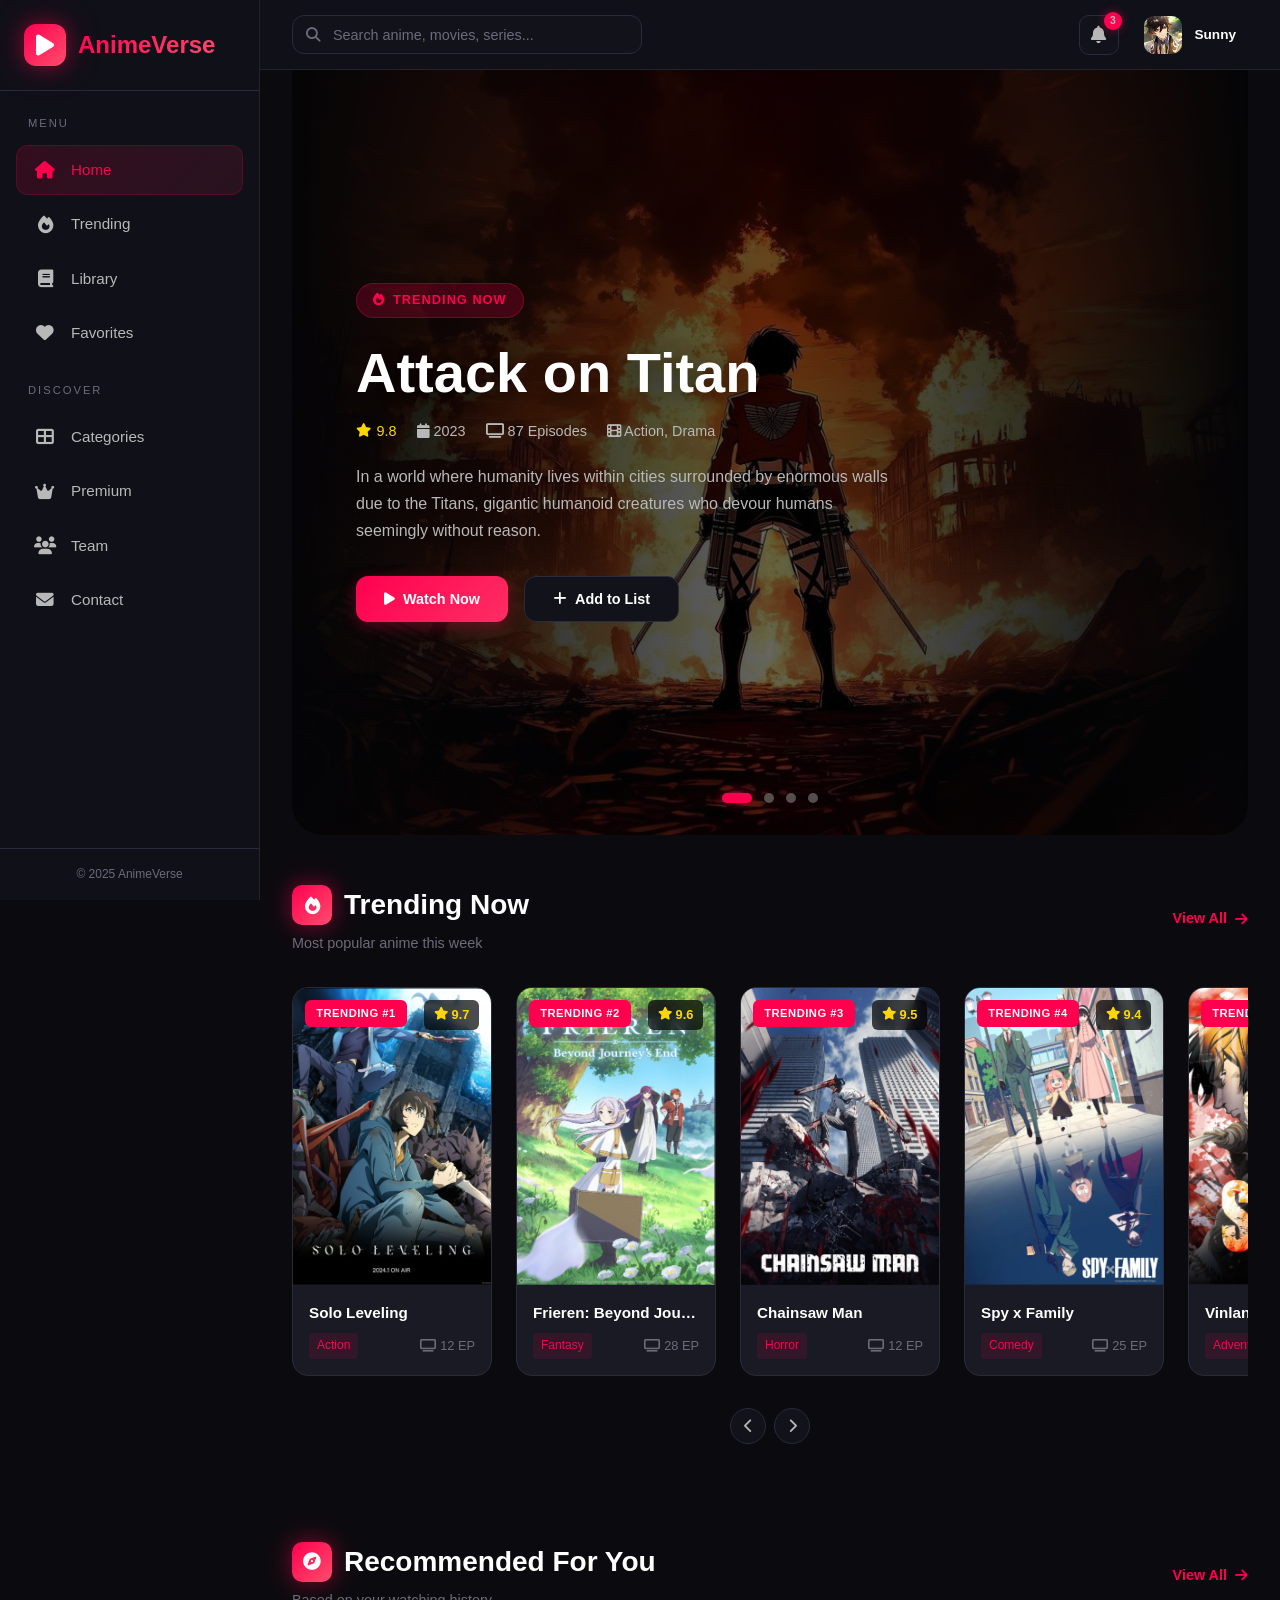
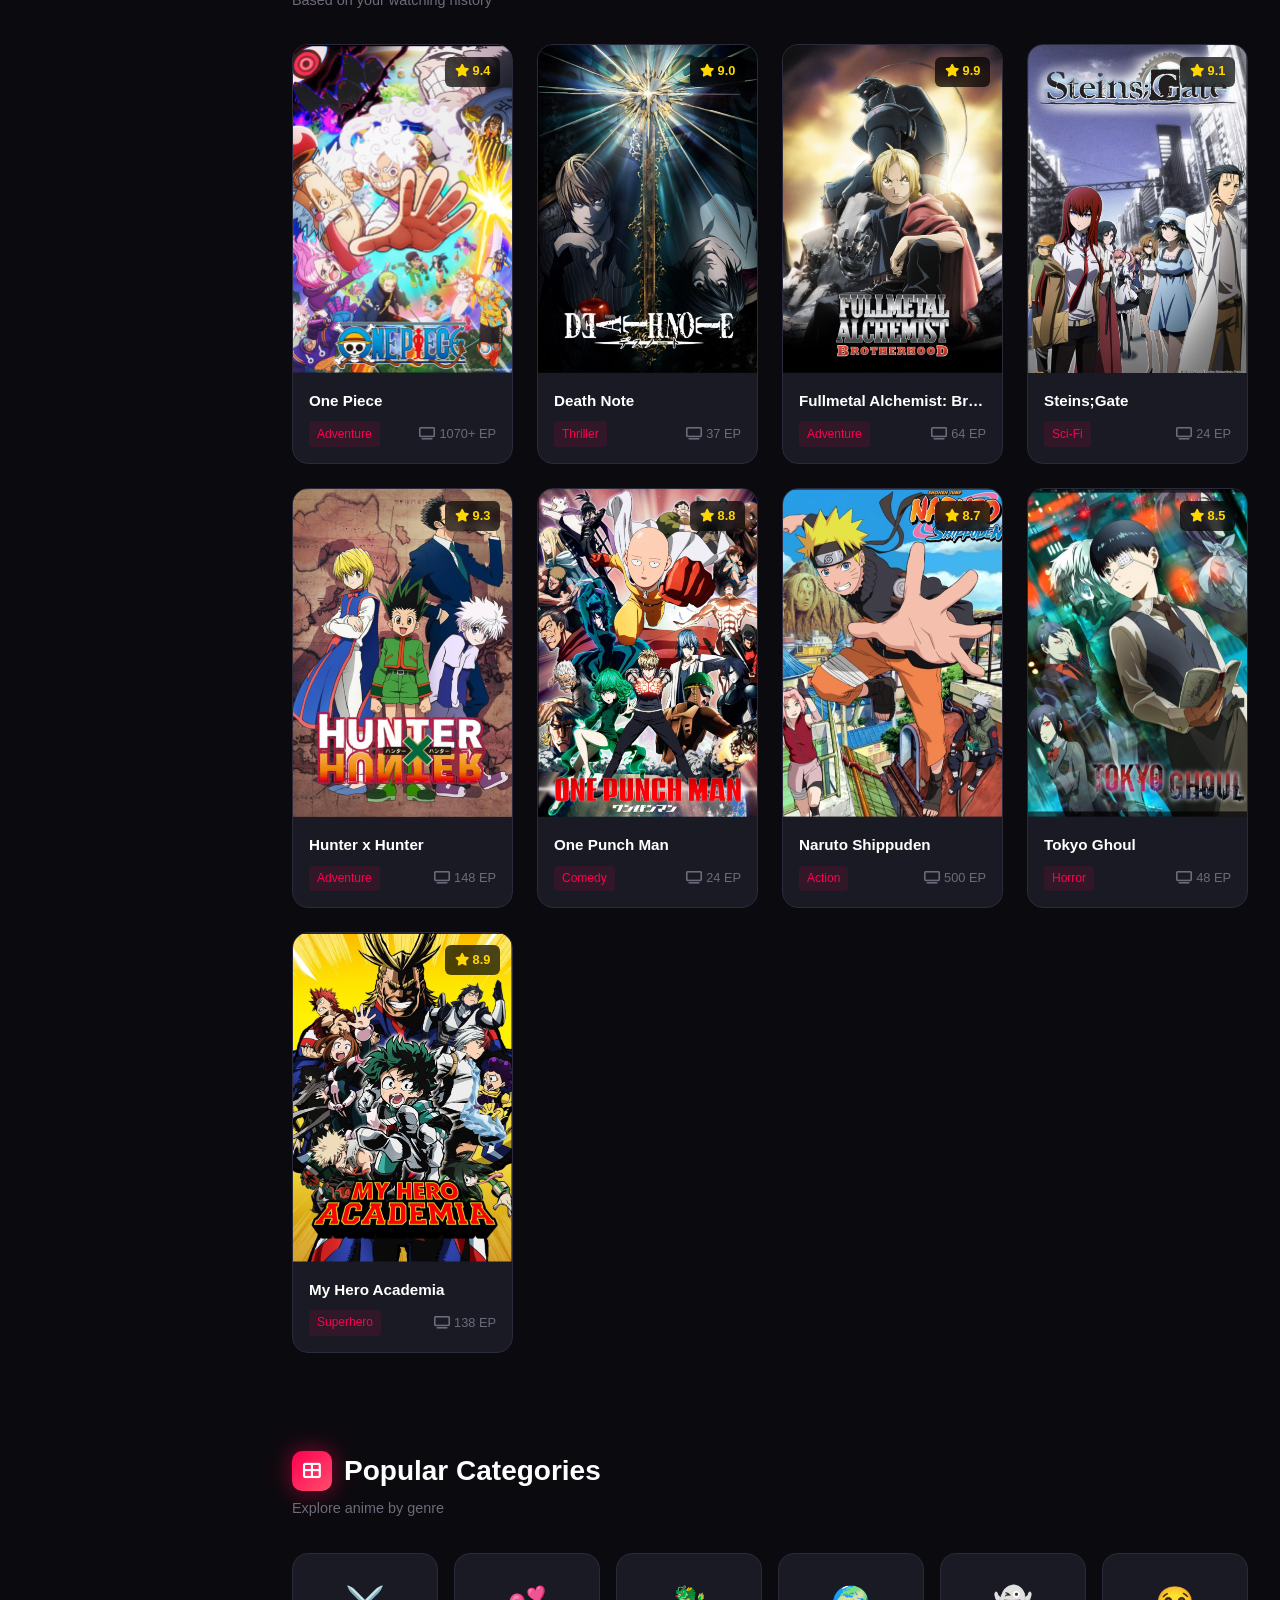
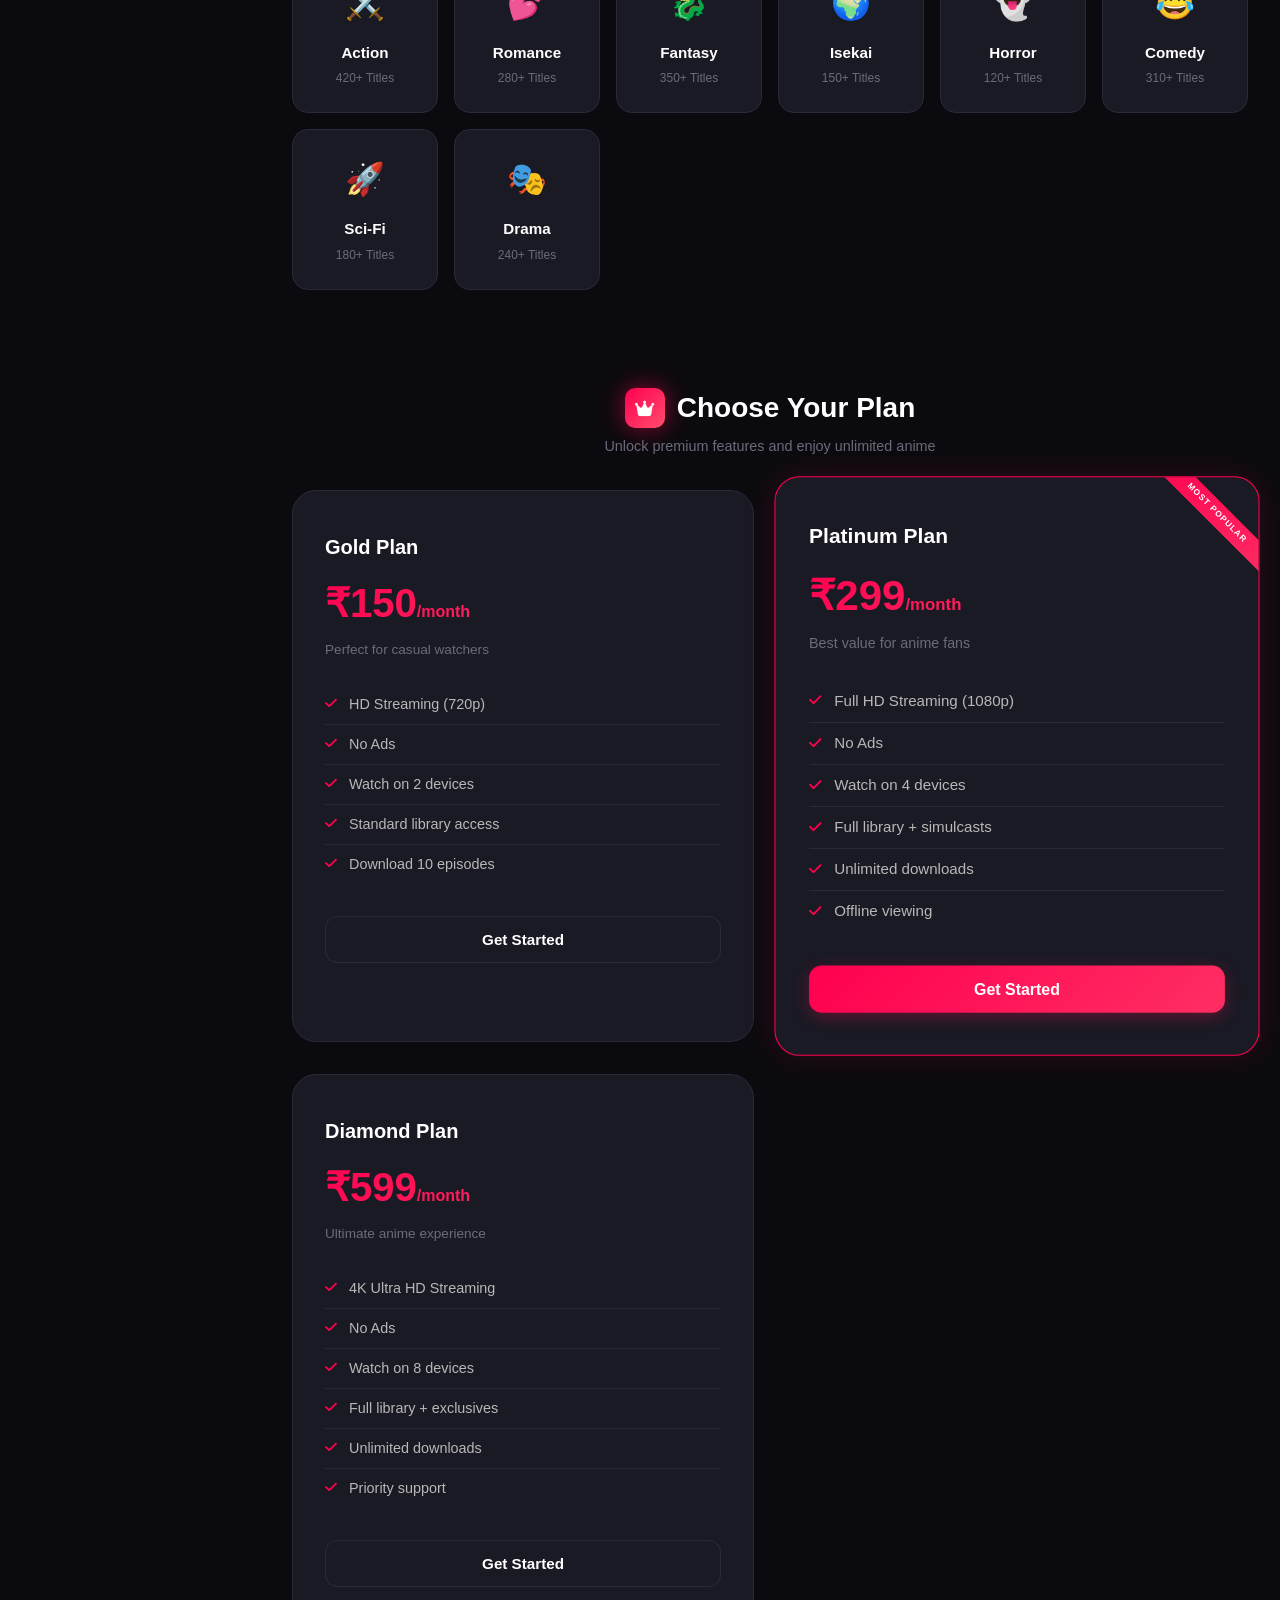
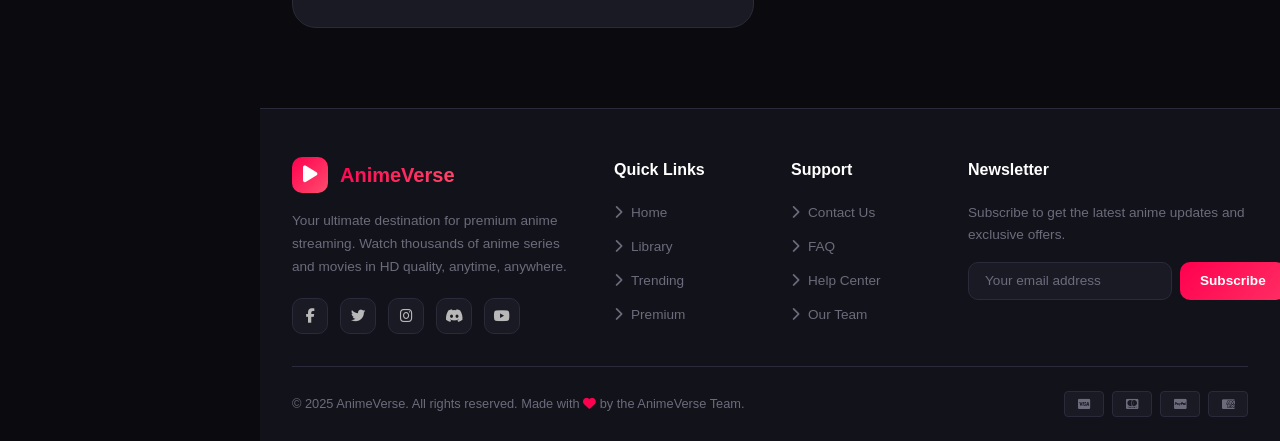
==== index.html @ 61cfad12 "Fresh upload" ====
<!DOCTYPE html>
<html lang="en">

<head>
    <meta charset="UTF-8">
    <meta name="viewport" content="width=device-width, initial-scale=1.0">
    <meta name="description"
        content="AnimeVerse - Premium Anime Streaming Platform. Watch the latest anime series and movies in HD quality.">
    <meta name="keywords" content="anime, streaming, watch anime, anime online, anime series, anime movies">
    <meta name="author" content="AnimeVerse Team">
    <meta name="theme-color" content="#0b0b0f">
    <title>AnimeVerse - Premium Anime Streaming</title>
    <link rel="stylesheet" href="css/style.css?v=4">
    <link rel="stylesheet" href="https://cdnjs.cloudflare.com/ajax/libs/font-awesome/6.4.0/css/all.min.css">
    <link rel="preconnect" href="https://fonts.googleapis.com">
</head>

<body>
    <!-- Loading Screen -->
    <div class="loading-screen">
        <div class="loading-logo">AnimeVerse</div>
        <div class="loading-bar">
            <div class="loading-bar-fill"></div>
        </div>
    </div>

    <!-- Sidebar Overlay -->
    <div class="sidebar-overlay"></div>

    <!-- Sidebar Navigation -->
    <aside class="sidebar">
        <div class="sidebar-logo">
            <div class="sidebar-logo-icon"><i class="fas fa-play"></i></div>
            <div class="sidebar-logo-text">AnimeVerse</div>
        </div>

        <nav class="sidebar-nav">
            <div class="nav-indicator"></div>
            <div class="sidebar-nav-title">Menu</div>
            <a href="index.html" class="sidebar-nav-item active">
                <i class="fas fa-home"></i> Home
            </a>
            <a href="index.html#trending" class="sidebar-nav-item">
                <i class="fas fa-fire"></i> Trending
            </a>
            <a href="library.html" class="sidebar-nav-item">
                <i class="fas fa-book"></i> Library
            </a>
            <a href="index.html#favorites" class="sidebar-nav-item">
                <i class="fas fa-heart"></i> Favorites
            </a>

            <div class="sidebar-nav-title" style="margin-top: 1.5rem;">Discover</div>
            <a href="index.html#categories" class="sidebar-nav-item">
                <i class="fas fa-th-large"></i> Categories
            </a>
            <a href="index.html#plans" class="sidebar-nav-item">
                <i class="fas fa-crown"></i> Premium
            </a>
            <a href="team.html" class="sidebar-nav-item">
                <i class="fas fa-users"></i> Team
            </a>
            <a href="contact.html" class="sidebar-nav-item">
                <i class="fas fa-envelope"></i> Contact
            </a>
        </nav>

        <div class="sidebar-footer">
            <p class="sidebar-footer-text">&copy; 2025 AnimeVerse</p>
        </div>
    </aside>

    <!-- Main Content -->
    <main class="main-content">
        <!-- Top Navbar -->
        <header class="top-navbar">
            <div class="navbar-left">
                <button class="menu-toggle" aria-label="Toggle menu">
                    <i class="fas fa-bars"></i>
                </button>
                <div class="search-bar">
                    <i class="fas fa-search"></i>
                    <input type="text" placeholder="Search anime, movies, series..." aria-label="Search anime">
                </div>
            </div>
            <div class="navbar-right">
                <button class="nav-icon-btn" aria-label="Notifications">
                    <i class="fas fa-bell"></i>
                    <span class="notification-badge">3</span>
                </button>
                <div class="user-profile">
                    <div class="user-avatar">
                        <img src="Assest/profile_pic.jpg" alt="User Avatar">
                    </div>
                    <span class="user-name">Sunny</span>
                </div>
            </div>
        </header>

        <!-- Hero Section -->
        <section class="hero-section">
            <div class="hero-slider">
                <!-- Slide 1 -->
                <div class="hero-slide active">
                    <div class="hero-slide-bg" style="background-image: url('Assest/Banner/Attack_On_Titan.jpg')">
                    </div>
                    <div class="hero-content">
                        <div class="hero-badge"><i class="fas fa-fire"></i> Trending Now</div>
                        <h1 class="hero-title">Attack on Titan</h1>
                        <div class="hero-meta">
                            <span class="hero-rating"><i class="fas fa-star"></i> 9.8</span>
                            <span><i class="fas fa-calendar"></i> 2023</span>
                            <span><i class="fas fa-tv"></i> 87 Episodes</span>
                            <span><i class="fas fa-film"></i> Action, Drama</span>
                        </div>
                        <p class="hero-description">In a world where humanity lives within cities surrounded by enormous
                            walls due to the Titans, gigantic humanoid creatures who devour humans seemingly without
                            reason.</p>
                        <div class="hero-buttons">
                            <button class="btn btn-primary btn-watch" onclick="window.location.href='anime-details.html#episodes'"><i class="fas fa-play"></i> Watch Now</button>
                            <button class="btn btn-secondary btn-add-list"><i class="fas fa-plus"></i> Add to
                                List</button>
                        </div>
                    </div>
                </div>

                <!-- Slide 2 -->
                <div class="hero-slide">
                    <div class="hero-slide-bg" style="background-image: url('Assest/Banner/Demon_Slayer.jpg')">
                    </div>
                    <div class="hero-content">
                        <div class="hero-badge"><i class="fas fa-crown"></i> Top Rated</div>
                        <h1 class="hero-title">Demon Slayer</h1>
                        <div class="hero-meta">
                            <span class="hero-rating"><i class="fas fa-star"></i> 9.6</span>
                            <span><i class="fas fa-calendar"></i> 2024</span>
                            <span><i class="fas fa-tv"></i> 55 Episodes</span>
                            <span><i class="fas fa-film"></i> Action, Fantasy</span>
                        </div>
                        <p class="hero-description">A young boy named Tanjiro Kamado becomes a demon slayer after his
                            family is slaughtered and his younger sister Nezuko is turned into a demon.</p>
                        <div class="hero-buttons">
                            <button class="btn btn-primary btn-watch"><i class="fas fa-play"></i> Watch Now</button>
                            <button class="btn btn-secondary btn-add-list"><i class="fas fa-plus"></i> Add to
                                List</button>
                        </div>
                    </div>
                </div>

                <!-- Slide 3 -->
                <div class="hero-slide">
                    <div class="hero-slide-bg" style="background-image: url('Assest/Banner/Jujutsu_Kaisen.png')">
                    </div>
                    <div class="hero-content">
                        <div class="hero-badge"><i class="fas fa-bolt"></i> New Release</div>
                        <h1 class="hero-title">Jujutsu Kaisen</h1>
                        <div class="hero-meta">
                            <span class="hero-rating"><i class="fas fa-star"></i> 9.5</span>
                            <span><i class="fas fa-calendar"></i> 2024</span>
                            <span><i class="fas fa-tv"></i> 47 Episodes</span>
                            <span><i class="fas fa-film"></i> Action, Supernatural</span>
                        </div>
                        <p class="hero-description">A boy swallows a cursed talisman - the finger of a demon - and
                            becomes cursed himself. He enters a shaman's school to be able to locate the demon's other
                            body parts.</p>
                        <div class="hero-buttons">
                            <button class="btn btn-primary btn-watch"><i class="fas fa-play"></i> Watch Now</button>
                            <button class="btn btn-secondary btn-add-list"><i class="fas fa-plus"></i> Add to
                                List</button>
                        </div>
                    </div>
                </div>

                <!-- Slide 4 -->
                <div class="hero-slide">
                    <div class="hero-slide-bg" style="background-image: url('Assest/Banner/One_Piece.png')">
                    </div>
                    <div class="hero-content">
                        <div class="hero-badge"><i class="fas fa-infinity"></i> Long Running</div>
                        <h1 class="hero-title">One Piece</h1>
                        <div class="hero-meta">
                            <span class="hero-rating"><i class="fas fa-star"></i> 9.4</span>
                            <span><i class="fas fa-calendar"></i> 1999 - Present</span>
                            <span><i class="fas fa-tv"></i> 1070+ Episodes</span>
                            <span><i class="fas fa-film"></i> Adventure, Comedy</span>
                        </div>
                        <p class="hero-description">Follows the adventures of Monkey D. Luffy and his pirate crew in
                            order to find the greatest treasure ever left by the legendary Pirate, Gold Roger.</p>
                        <div class="hero-buttons">
                            <button class="btn btn-primary btn-watch"><i class="fas fa-play"></i> Watch Now</button>
                            <button class="btn btn-secondary btn-add-list"><i class="fas fa-plus"></i> Add to
                                List</button>
                        </div>
                    </div>
                </div>
            </div>

            <div class="hero-slider-dots">
                <button class="hero-dot active" aria-label="Slide 1"></button>
                <button class="hero-dot" aria-label="Slide 2"></button>
                <button class="hero-dot" aria-label="Slide 3"></button>
                <button class="hero-dot" aria-label="Slide 4"></button>
            </div>
        </section>

        <!-- Trending Section -->
        <section class="section" id="trending">
            <div class="section-header reveal">
                <div>
                    <h2 class="section-title">
                        <div class="section-title-icon"><i class="fas fa-fire"></i></div>
                        Trending Now
                    </h2>
                    <p class="section-subtitle">Most popular anime this week</p>
                </div>
                <a href="library.html" class="view-all-btn">View All <i class="fas fa-arrow-right"></i></a>
            </div>

            <div class="scroll-container reveal">
                <div class="anime-card" data-search="solo leveling action fantasy">
                    <div class="anime-card-img">
                        <img src="Assest/img/Solo_Leveling.png" alt="Solo Leveling" loading="lazy">
                        <div class="anime-card-badge">Trending #1</div>
                        <div class="anime-card-rating"><i class="fas fa-star"></i> 9.7</div>
                        <div class="anime-card-overlay">
                            <button class="btn btn-primary btn-watch" style="width: 100%;"><i class="fas fa-play"></i>
                                Watch</button>
                        </div>
                    </div>
                    <div class="anime-card-info">
                        <h3 class="anime-card-title">Solo Leveling</h3>
                        <div class="anime-card-meta">
                            <span class="anime-card-genre">Action</span>
                            <span class="anime-card-episodes"><i class="fas fa-tv"></i> 12 EP</span>
                        </div>
                    </div>
                </div>

                <div class="anime-card" data-search="frieren beyond journey's end fantasy adventure">
                    <div class="anime-card-img">
                        <img src="Assest/img/Frieren Beyond Journey's End.png" alt="Frieren" loading="lazy">
                        <div class="anime-card-badge">Trending #2</div>
                        <div class="anime-card-rating"><i class="fas fa-star"></i> 9.6</div>
                        <div class="anime-card-overlay">
                            <button class="btn btn-primary btn-watch" style="width: 100%;"><i class="fas fa-play"></i>
                                Watch</button>
                        </div>
                    </div>
                    <div class="anime-card-info">
                        <h3 class="anime-card-title">Frieren: Beyond Journey's End</h3>
                        <div class="anime-card-meta">
                            <span class="anime-card-genre">Fantasy</span>
                            <span class="anime-card-episodes"><i class="fas fa-tv"></i> 28 EP</span>
                        </div>
                    </div>
                </div>

                <div class="anime-card" data-search="chainsaw man action horror">
                    <div class="anime-card-img">
                        <img src="Assest/img/Chainsaw_Man.png" alt="Chainsaw Man" loading="lazy">
                        <div class="anime-card-badge">Trending #3</div>
                        <div class="anime-card-rating"><i class="fas fa-star"></i> 9.5</div>
                        <div class="anime-card-overlay">
                            <button class="btn btn-primary btn-watch" style="width: 100%;"><i class="fas fa-play"></i>
                                Watch</button>
                        </div>
                    </div>
                    <div class="anime-card-info">
                        <h3 class="anime-card-title">Chainsaw Man</h3>
                        <div class="anime-card-meta">
                            <span class="anime-card-genre">Horror</span>
                            <span class="anime-card-episodes"><i class="fas fa-tv"></i> 12 EP</span>
                        </div>
                    </div>
                </div>

                <div class="anime-card" data-search="spy x family comedy action">
                    <div class="anime-card-img">
                        <img src="Assest/img/Spy_x_Family.png" alt="Spy x Family" loading="lazy">
                        <div class="anime-card-badge">Trending #4</div>
                        <div class="anime-card-rating"><i class="fas fa-star"></i> 9.4</div>
                        <div class="anime-card-overlay">
                            <button class="btn btn-primary btn-watch" style="width: 100%;"><i class="fas fa-play"></i>
                                Watch</button>
                        </div>
                    </div>
                    <div class="anime-card-info">
                        <h3 class="anime-card-title">Spy x Family</h3>
                        <div class="anime-card-meta">
                            <span class="anime-card-genre">Comedy</span>
                            <span class="anime-card-episodes"><i class="fas fa-tv"></i> 25 EP</span>
                        </div>
                    </div>
                </div>

                <div class="anime-card" data-search="vinland saga action adventure">
                    <div class="anime-card-img">
                        <img src="Assest/img/Vinland_Saga.png" alt="Vinland Saga" loading="lazy">
                        <div class="anime-card-badge">Trending #5</div>
                        <div class="anime-card-rating"><i class="fas fa-star"></i> 9.3</div>
                        <div class="anime-card-overlay">
                            <button class="btn btn-primary btn-watch" style="width: 100%;"><i class="fas fa-play"></i>
                                Watch</button>
                        </div>
                    </div>
                    <div class="anime-card-info">
                        <h3 class="anime-card-title">Vinland Saga</h3>
                        <div class="anime-card-meta">
                            <span class="anime-card-genre">Adventure</span>
                            <span class="anime-card-episodes"><i class="fas fa-tv"></i> 48 EP</span>
                        </div>
                    </div>
                </div>

                <div class="anime-card" data-search="bleach thousand year blood war action supernatural">
                    <div class="anime-card-img">
                        <img src="Assest/img/Bleach_TYBW.png" alt="Bleach TYBW" loading="lazy">
                        <div class="anime-card-badge">Trending #6</div>
                        <div class="anime-card-rating"><i class="fas fa-star"></i> 9.2</div>
                        <div class="anime-card-overlay">
                            <button class="btn btn-primary btn-watch" style="width: 100%;"><i class="fas fa-play"></i>
                                Watch</button>
                        </div>
                    </div>
                    <div class="anime-card-info">
                        <h3 class="anime-card-title">Bleach: Thousand-Year Blood War</h3>
                        <div class="anime-card-meta">
                            <span class="anime-card-genre">Supernatural</span>
                            <span class="anime-card-episodes"><i class="fas fa-tv"></i> 39 EP</span>
                        </div>
                    </div>
                </div>
            </div>

            <div class="scroll-nav">
                <button class="scroll-nav-btn scroll-prev"><i class="fas fa-chevron-left"></i></button>
                <button class="scroll-nav-btn scroll-next"><i class="fas fa-chevron-right"></i></button>
            </div>
        </section>

        <!-- Recommendations Section -->
        <section class="section">
            <div class="section-header reveal">
                <div>
                    <h2 class="section-title">
                        <div class="section-title-icon"><i class="fas fa-compass"></i></div>
                        Recommended For You
                    </h2>
                    <p class="section-subtitle">Based on your watching history</p>
                </div>
                <a href="library.html" class="view-all-btn">View All <i class="fas fa-arrow-right"></i></a>
            </div>

            <div class="anime-grid reveal">
                <div class="anime-card" data-search="one piece adventure comedy">
                    <div class="anime-card-img">
                        <img src="Assest/img/One_Piece.png" alt="One Piece" loading="lazy">
                        <div class="anime-card-rating"><i class="fas fa-star"></i> 9.4</div>
                        <div class="anime-card-overlay">
                            <button class="btn btn-primary btn-watch" style="width: 100%;"><i class="fas fa-play"></i>
                                Watch</button>
                        </div>
                    </div>
                    <div class="anime-card-info">
                        <h3 class="anime-card-title">One Piece</h3>
                        <div class="anime-card-meta">
                            <span class="anime-card-genre">Adventure</span>
                            <span class="anime-card-episodes"><i class="fas fa-tv"></i> 1070+ EP</span>
                        </div>
                    </div>
                </div>

                <div class="anime-card" data-search="death note thriller psychological">
                    <div class="anime-card-img">
                        <img src="Assest/img/Death_Note.png" alt="Death Note" loading="lazy">
                        <div class="anime-card-rating"><i class="fas fa-star"></i> 9.0</div>
                        <div class="anime-card-overlay">
                            <button class="btn btn-primary btn-watch" style="width: 100%;"><i class="fas fa-play"></i>
                                Watch</button>
                        </div>
                    </div>
                    <div class="anime-card-info">
                        <h3 class="anime-card-title">Death Note</h3>
                        <div class="anime-card-meta">
                            <span class="anime-card-genre">Thriller</span>
                            <span class="anime-card-episodes"><i class="fas fa-tv"></i> 37 EP</span>
                        </div>
                    </div>
                </div>

                <div class="anime-card" data-search="fullmetal alchemist brotherhood action adventure">
                    <div class="anime-card-img">
                        <img src="Assest/img/Fullmetal_Alchemist_Brotherhood.png" alt="Fullmetal Alchemist"
                            loading="lazy">
                        <div class="anime-card-rating"><i class="fas fa-star"></i> 9.9</div>
                        <div class="anime-card-overlay">
                            <button class="btn btn-primary btn-watch" style="width: 100%;"><i class="fas fa-play"></i>
                                Watch</button>
                        </div>
                    </div>
                    <div class="anime-card-info">
                        <h3 class="anime-card-title">Fullmetal Alchemist: Brotherhood</h3>
                        <div class="anime-card-meta">
                            <span class="anime-card-genre">Adventure</span>
                            <span class="anime-card-episodes"><i class="fas fa-tv"></i> 64 EP</span>
                        </div>
                    </div>
                </div>

                <div class="anime-card" data-search="steins gate sci-fi thriller">
                    <div class="anime-card-img">
                        <img src="Assest/img/Steins;_Gate.png" alt="Steins;Gate" loading="lazy">
                        <div class="anime-card-rating"><i class="fas fa-star"></i> 9.1</div>
                        <div class="anime-card-overlay">
                            <button class="btn btn-primary btn-watch" style="width: 100%;"><i class="fas fa-play"></i>
                                Watch</button>
                        </div>
                    </div>
                    <div class="anime-card-info">
                        <h3 class="anime-card-title">Steins;Gate</h3>
                        <div class="anime-card-meta">
                            <span class="anime-card-genre">Sci-Fi</span>
                            <span class="anime-card-episodes"><i class="fas fa-tv"></i> 24 EP</span>
                        </div>
                    </div>
                </div>

                <div class="anime-card" data-search="hunter x hunter action adventure">
                    <div class="anime-card-img">
                        <img src="Assest/img/Hunter_x_Hunter.png" alt="Hunter x Hunter" loading="lazy">
                        <div class="anime-card-rating"><i class="fas fa-star"></i> 9.3</div>
                        <div class="anime-card-overlay">
                            <button class="btn btn-primary btn-watch" style="width: 100%;"><i class="fas fa-play"></i>
                                Watch</button>
                        </div>
                    </div>
                    <div class="anime-card-info">
                        <h3 class="anime-card-title">Hunter x Hunter</h3>
                        <div class="anime-card-meta">
                            <span class="anime-card-genre">Adventure</span>
                            <span class="anime-card-episodes"><i class="fas fa-tv"></i> 148 EP</span>
                        </div>
                    </div>
                </div>

                <div class="anime-card" data-search="one punch man action comedy">
                    <div class="anime-card-img">
                        <img src="Assest/img/One_Punch_Man.png" alt="One Punch Man" loading="lazy">
                        <div class="anime-card-rating"><i class="fas fa-star"></i> 8.8</div>
                        <div class="anime-card-overlay">
                            <button class="btn btn-primary btn-watch" style="width: 100%;"><i class="fas fa-play"></i>
                                Watch</button>
                        </div>
                    </div>
                    <div class="anime-card-info">
                        <h3 class="anime-card-title">One Punch Man</h3>
                        <div class="anime-card-meta">
                            <span class="anime-card-genre">Comedy</span>
                            <span class="anime-card-episodes"><i class="fas fa-tv"></i> 24 EP</span>
                        </div>
                    </div>
                </div>

                <div class="anime-card" data-search="naruto shippuden action ninja">
                    <div class="anime-card-img">
                        <img src="Assest/img/Naruto_Shippuden.png" alt="Naruto" loading="lazy">
                        <div class="anime-card-rating"><i class="fas fa-star"></i> 8.7</div>
                        <div class="anime-card-overlay">
                            <button class="btn btn-primary btn-watch" style="width: 100%;"><i class="fas fa-play"></i>
                                Watch</button>
                        </div>
                    </div>
                    <div class="anime-card-info">
                        <h3 class="anime-card-title">Naruto Shippuden</h3>
                        <div class="anime-card-meta">
                            <span class="anime-card-genre">Action</span>
                            <span class="anime-card-episodes"><i class="fas fa-tv"></i> 500 EP</span>
                        </div>
                    </div>
                </div>

                <div class="anime-card" data-search="tokyo ghoul horror action">
                    <div class="anime-card-img">
                        <img src="Assest/img/Tokyo_Ghoul.png" alt="Tokyo Ghoul" loading="lazy">
                        <div class="anime-card-rating"><i class="fas fa-star"></i> 8.5</div>
                        <div class="anime-card-overlay">
                            <button class="btn btn-primary btn-watch" style="width: 100%;"><i class="fas fa-play"></i>
                                Watch</button>
                        </div>
                    </div>
                    <div class="anime-card-info">
                        <h3 class="anime-card-title">Tokyo Ghoul</h3>
                        <div class="anime-card-meta">
                            <span class="anime-card-genre">Horror</span>
                            <span class="anime-card-episodes"><i class="fas fa-tv"></i> 48 EP</span>
                        </div>
                    </div>
                </div>

                <div class="anime-card" data-search="my hero academia action superhero">
                    <div class="anime-card-img">
                        <img src="Assest/img/My_Hero_Academia.png" alt="My Hero Academia" loading="lazy">
                        <div class="anime-card-rating"><i class="fas fa-star"></i> 8.9</div>
                        <div class="anime-card-overlay">
                            <button class="btn btn-primary btn-watch" style="width: 100%;"><i class="fas fa-play"></i>
                                Watch</button>
                        </div>
                    </div>
                    <div class="anime-card-info">
                        <h3 class="anime-card-title">My Hero Academia</h3>
                        <div class="anime-card-meta">
                            <span class="anime-card-genre">Superhero</span>
                            <span class="anime-card-episodes"><i class="fas fa-tv"></i> 138 EP</span>
                        </div>
                    </div>
                </div>
            </div>
        </section>

        <!-- Categories Section -->
        <section class="section" id="categories">
            <div class="section-header reveal">
                <div>
                    <h2 class="section-title">
                        <div class="section-title-icon"><i class="fas fa-th-large"></i></div>
                        Popular Categories
                    </h2>
                    <p class="section-subtitle">Explore anime by genre</p>
                </div>
            </div>

            <div class="categories-grid reveal">
                <a href="library.html" class="category-card">
                    <div class="category-icon">⚔️</div>
                    <div class="category-name">Action</div>
                    <div class="category-count">420+ Titles</div>
                </a>
                <a href="library.html" class="category-card">
                    <div class="category-icon">💕</div>
                    <div class="category-name">Romance</div>
                    <div class="category-count">280+ Titles</div>
                </a>
                <a href="library.html" class="category-card">
                    <div class="category-icon">🐉</div>
                    <div class="category-name">Fantasy</div>
                    <div class="category-count">350+ Titles</div>
                </a>
                <a href="library.html" class="category-card">
                    <div class="category-icon">🌍</div>
                    <div class="category-name">Isekai</div>
                    <div class="category-count">150+ Titles</div>
                </a>
                <a href="library.html" class="category-card">
                    <div class="category-icon">👻</div>
                    <div class="category-name">Horror</div>
                    <div class="category-count">120+ Titles</div>
                </a>
                <a href="library.html" class="category-card">
                    <div class="category-icon">😂</div>
                    <div class="category-name">Comedy</div>
                    <div class="category-count">310+ Titles</div>
                </a>
                <a href="library.html" class="category-card">
                    <div class="category-icon">🚀</div>
                    <div class="category-name">Sci-Fi</div>
                    <div class="category-count">180+ Titles</div>
                </a>
                <a href="library.html" class="category-card">
                    <div class="category-icon">🎭</div>
                    <div class="category-name">Drama</div>
                    <div class="category-count">240+ Titles</div>
                </a>
            </div>
        </section>

        <!-- Subscription Plans -->
        <section class="section" id="plans">
            <div class="section-header reveal text-center" style="justify-content: center;">
                <div>
                    <h2 class="section-title" style="justify-content: center;">
                        <div class="section-title-icon"><i class="fas fa-crown"></i></div>
                        Choose Your Plan
                    </h2>
                    <p class="section-subtitle">Unlock premium features and enjoy unlimited anime</p>
                </div>
            </div>

            <div class="plans-grid reveal">
                <div class="plan-card">
                    <div class="plan-name">Gold Plan</div>
                    <div class="plan-price">₹150<span style="font-size: 1rem; color: var(--text-muted);">/month</span>
                    </div>
                    <div class="plan-period">Perfect for casual watchers</div>
                    <div class="plan-features">
                        <div class="plan-feature"><i class="fas fa-check"></i> HD Streaming (720p)</div>
                        <div class="plan-feature"><i class="fas fa-check"></i> No Ads</div>
                        <div class="plan-feature"><i class="fas fa-check"></i> Watch on 2 devices</div>
                        <div class="plan-feature"><i class="fas fa-check"></i> Standard library access</div>
                        <div class="plan-feature"><i class="fas fa-check"></i> Download 10 episodes</div>
                    </div>
                    <button class="plan-btn plan-btn-secondary">Get Started</button>
                </div>

                <div class="plan-card featured">
                    <div class="plan-name">Platinum Plan</div>
                    <div class="plan-price">₹299<span style="font-size: 1rem; color: var(--text-muted);">/month</span>
                    </div>
                    <div class="plan-period">Best value for anime fans</div>
                    <div class="plan-features">
                        <div class="plan-feature"><i class="fas fa-check"></i> Full HD Streaming (1080p)</div>
                        <div class="plan-feature"><i class="fas fa-check"></i> No Ads</div>
                        <div class="plan-feature"><i class="fas fa-check"></i> Watch on 4 devices</div>
                        <div class="plan-feature"><i class="fas fa-check"></i> Full library + simulcasts</div>
                        <div class="plan-feature"><i class="fas fa-check"></i> Unlimited downloads</div>
                        <div class="plan-feature"><i class="fas fa-check"></i> Offline viewing</div>
                    </div>
                    <button class="plan-btn plan-btn-primary">Get Started</button>
                </div>

                <div class="plan-card">
                    <div class="plan-name">Diamond Plan</div>
                    <div class="plan-price">₹599<span style="font-size: 1rem; color: var(--text-muted);">/month</span>
                    </div>
                    <div class="plan-period">Ultimate anime experience</div>
                    <div class="plan-features">
                        <div class="plan-feature"><i class="fas fa-check"></i> 4K Ultra HD Streaming</div>
                        <div class="plan-feature"><i class="fas fa-check"></i> No Ads</div>
                        <div class="plan-feature"><i class="fas fa-check"></i> Watch on 8 devices</div>
                        <div class="plan-feature"><i class="fas fa-check"></i> Full library + exclusives</div>
                        <div class="plan-feature"><i class="fas fa-check"></i> Unlimited downloads</div>
                        <div class="plan-feature"><i class="fas fa-check"></i> Priority support</div>
                    </div>
                    <button class="plan-btn plan-btn-secondary">Get Started</button>
                </div>
            </div>
        </section>

        <!-- Footer -->
        <footer class="footer">
            <div class="footer-grid">
                <div class="footer-brand">
                    <div class="footer-logo">
                        <div class="footer-logo-icon"><i class="fas fa-play"></i></div>
                        <div class="footer-logo-text">AnimeVerse</div>
                    </div>
                    <p class="footer-desc">Your ultimate destination for premium anime streaming. Watch thousands of
                        anime series and movies in HD quality, anytime, anywhere.</p>
                    <div class="footer-social">
                        <a href="#" class="footer-social-link" aria-label="Facebook"><i
                                class="fab fa-facebook-f"></i></a>
                        <a href="#" class="footer-social-link" aria-label="Twitter"><i class="fab fa-twitter"></i></a>
                        <a href="#" class="footer-social-link" aria-label="Instagram"><i
                                class="fab fa-instagram"></i></a>
                        <a href="#" class="footer-social-link" aria-label="Discord"><i class="fab fa-discord"></i></a>
                        <a href="#" class="footer-social-link" aria-label="YouTube"><i class="fab fa-youtube"></i></a>
                    </div>
                </div>

                <div class="footer-links-col">
                    <h4 class="footer-title">Quick Links</h4>
                    <div class="footer-links">
                        <a href="index.html" class="footer-link"><i class="fas fa-chevron-right"></i> Home</a>
                        <a href="library.html" class="footer-link"><i class="fas fa-chevron-right"></i> Library</a>
                        <a href="index.html#trending" class="footer-link"><i class="fas fa-chevron-right"></i>
                            Trending</a>
                        <a href="index.html#plans" class="footer-link"><i class="fas fa-chevron-right"></i> Premium</a>
                    </div>
                </div>

                <div class="footer-links-col">
                    <h4 class="footer-title">Support</h4>
                    <div class="footer-links">
                        <a href="contact.html" class="footer-link"><i class="fas fa-chevron-right"></i> Contact Us</a>
                        <a href="#" class="footer-link"><i class="fas fa-chevron-right"></i> FAQ</a>
                        <a href="#" class="footer-link"><i class="fas fa-chevron-right"></i> Help Center</a>
                        <a href="team.html" class="footer-link"><i class="fas fa-chevron-right"></i> Our Team</a>
                    </div>
                </div>

                <div class="footer-newsletter">
                    <h4 class="footer-title">Newsletter</h4>
                    <p class="footer-newsletter-text">Subscribe to get the latest anime updates and exclusive offers.
                    </p>
                    <form class="newsletter-form" onsubmit="return false;">
                        <input type="email" class="newsletter-input" placeholder="Your email address" required>
                        <button type="submit" class="newsletter-btn">Subscribe</button>
                    </form>
                </div>
            </div>

            <div class="footer-bottom">
                <p class="footer-copyright">&copy; 2025 AnimeVerse. All rights reserved. Made with <i
                        class="fas fa-heart" style="color: var(--accent-primary);"></i> by the AnimeVerse Team.</p>
                <div class="footer-payment">
                    <div class="payment-icon"><i class="fab fa-cc-visa"></i></div>
                    <div class="payment-icon"><i class="fab fa-cc-mastercard"></i></div>
                    <div class="payment-icon"><i class="fab fa-cc-paypal"></i></div>
                    <div class="payment-icon"><i class="fab fa-cc-amex"></i></div>
                </div>
            </div>
        </footer>
    </main>

    <!-- Mobile Bottom Navigation -->
    <nav class="mobile-bottom-nav">
        <div class="mobile-nav-items">
            <a href="index.html" class="mobile-nav-item active">
                <i class="fas fa-home"></i>
                <span>Home</span>
            </a>
            <a href="library.html" class="mobile-nav-item">
                <i class="fas fa-book"></i>
                <span>Library</span>
            </a>
            <a href="index.html#trending" class="mobile-nav-item">
                <i class="fas fa-fire"></i>
                <span>Trending</span>
            </a>
            <a href="team.html" class="mobile-nav-item">
                <i class="fas fa-users"></i>
                <span>Team</span>
            </a>
            <a href="contact.html" class="mobile-nav-item">
                <i class="fas fa-envelope"></i>
                <span>Contact</span>
            </a>
        </div>
    </nav>

    <!-- Back to Top Button -->
    <button class="back-to-top" aria-label="Back to top">
        <i class="fas fa-arrow-up"></i>
    </button>

    <script src="js/script.js"></script>
</body>

</html>
---- css/style.css ----
/* ============================================
   ANIMEVERSE - PREMIUM ANIME STREAMING PLATFORM
   Dark Futuristic Theme with Neon Accents
   ============================================ */

/* ===== CSS VARIABLES ===== */
:root {
    --primary-bg: #0b0b0f;
    --secondary-bg: #12121a;
    --card-bg: #1a1a24;
    --card-hover: #222230;
    --accent-primary: #ff004f;
    --accent-secondary: #ff2e63;
    --accent-tertiary: #ff4d6d;
    --text-primary: #ffffff;
    --text-secondary: #b8b8b8;
    --text-muted: #6b6b7b;
    --border-color: #2a2a3a;
    --glass-bg: rgba(18, 18, 26, 0.85);
    --glass-border: rgba(255, 255, 255, 0.08);
    --neon-glow: 0 0 20px rgba(255, 0, 79, 0.4), 0 0 40px rgba(255, 0, 79, 0.2);
    --transition-fast: 0.2s ease;
    --transition-normal: 0.3s ease;
    --transition-slow: 0.5s ease;
    --sidebar-width: 260px;
    --navbar-height: 70px;
}

/* ===== RESET & BASE ===== */
*,
*::before,
*::after {
    margin: 0;
    padding: 0;
    box-sizing: border-box;
}

html {
    scroll-behavior: smooth;
    font-size: 16px;
}

body {
    font-family: 'Segoe UI', 'Inter', -apple-system, BlinkMacSystemFont, sans-serif;
    background-color: var(--primary-bg);
    color: var(--text-primary);
    line-height: 1.6;
    overflow-x: hidden;
    min-height: 100vh;
}

a {
    text-decoration: none;
    color: inherit;
    transition: var(--transition-fast);
}

img {
    max-width: 100%;
    display: block;
}

ul {
    list-style: none;
}

/* ===== CUSTOM SCROLLBAR ===== */
::-webkit-scrollbar {
    width: 8px;
    height: 8px;
}

::-webkit-scrollbar-track {
    background: var(--primary-bg);
}

::-webkit-scrollbar-thumb {
    background: var(--accent-primary);
    border-radius: 4px;
}

::-webkit-scrollbar-thumb:hover {
    background: var(--accent-secondary);
}

/* ===== LOADING SCREEN ===== */
.loading-screen {
    position: fixed;
    top: 0;
    left: 0;
    width: 100%;
    height: 100%;
    background: var(--primary-bg);
    display: flex;
    flex-direction: column;
    align-items: center;
    justify-content: center;
    z-index: 10000;
    transition: opacity 0.5s ease, visibility 0.5s ease;
}

.loading-screen.hidden {
    opacity: 0;
    visibility: hidden;
    pointer-events: none;
}

.loading-logo {
    font-size: 3rem;
    font-weight: 800;
    background: linear-gradient(135deg, var(--accent-primary), var(--accent-tertiary));
    -webkit-background-clip: text;
    -webkit-text-fill-color: transparent;
    background-clip: text;
    margin-bottom: 1.5rem;
    animation: pulse 1.5s ease-in-out infinite;
}

.loading-bar {
    width: 200px;
    height: 4px;
    background: var(--secondary-bg);
    border-radius: 2px;
    overflow: hidden;
}

.loading-bar-fill {
    height: 100%;
    width: 0%;
    background: linear-gradient(90deg, var(--accent-primary), var(--accent-tertiary));
    border-radius: 2px;
    animation: loadingFill 2s ease-in-out forwards;
}

@keyframes loadingFill {
    0% {
        width: 0%;
    }

    50% {
        width: 70%;
    }

    100% {
        width: 100%;
    }
}

@keyframes pulse {

    0%,
    100% {
        opacity: 1;
        transform: scale(1);
    }

    50% {
        opacity: 0.7;
        transform: scale(1.05);
    }
}

/* ===== SIDEBAR ===== */
.sidebar {
    position: fixed;
    top: 0;
    left: 0;
    width: var(--sidebar-width);
    height: 100vh;
    background: var(--glass-bg);
    backdrop-filter: blur(20px);
    border-right: 1px solid var(--glass-border);
    z-index: 1000;
    padding: 1.5rem 0;
    transition: transform var(--transition-normal);
    overflow-y: auto;
}

.sidebar-logo {
    display: flex;
    align-items: center;
    gap: 0.75rem;
    padding: 0 1.5rem 1.5rem;
    border-bottom: 1px solid var(--border-color);
    margin-bottom: 1.5rem;
}

.sidebar-logo-icon {
    width: 42px;
    height: 42px;
    background: linear-gradient(135deg, var(--accent-primary), var(--accent-tertiary));
    border-radius: 12px;
    display: flex;
    align-items: center;
    justify-content: center;
    font-size: 1.5rem;
    box-shadow: var(--neon-glow);
}

.sidebar-logo-text {
    font-size: 1.5rem;
    font-weight: 800;
    background: linear-gradient(135deg, var(--accent-primary), var(--accent-tertiary));
    -webkit-background-clip: text;
    -webkit-text-fill-color: transparent;
    background-clip: text;
}

.sidebar-nav {
    padding: 0 1rem;
    position: relative;
}

.nav-indicator {
    position: absolute;
    left: 1rem;
    right: 1rem;
    background: linear-gradient(135deg, rgba(255, 0, 79, 0.15), rgba(255, 46, 99, 0.1));
    border: 1px solid rgba(255, 0, 79, 0.2);
    border-radius: 12px;
    transition: top 0.3s cubic-bezier(0.4, 0, 0.2, 1), height 0.3s cubic-bezier(0.4, 0, 0.2, 1), opacity 0.3s ease;
    z-index: 0;
    pointer-events: none;
    opacity: 0;
}

.sidebar-nav-title {
    font-size: 0.7rem;
    text-transform: uppercase;
    letter-spacing: 2px;
    color: var(--text-muted);
    padding: 0 0.75rem;
    margin-bottom: 0.75rem;
}

.sidebar-nav-item {
    display: flex;
    align-items: center;
    gap: 0.875rem;
    padding: 0.75rem 1rem;
    border-radius: 12px;
    margin-bottom: 0.25rem;
    color: var(--text-secondary);
    font-size: 0.95rem;
    font-weight: 500;
    transition: var(--transition-fast);
    cursor: pointer;
    border: 1px solid transparent;
    position: relative;
    z-index: 1;
}

.sidebar-nav-item:hover {
    background: rgba(255, 0, 79, 0.1);
    color: var(--accent-primary);
}

.sidebar-nav-item.active {
    color: var(--accent-primary);
    background: transparent;
    border-color: transparent;
}

.sidebar-nav-item i {
    font-size: 1.1rem;
    width: 24px;
    text-align: center;
}

.sidebar-footer {
    position: absolute;
    bottom: 0;
    left: 0;
    right: 0;
    padding: 1rem 1.5rem;
    border-top: 1px solid var(--border-color);
    text-align: center;
}

.sidebar-footer-text {
    font-size: 0.75rem;
    color: var(--text-muted);
}

/* ===== MAIN CONTENT ===== */
.main-content {
    margin-left: var(--sidebar-width);
    min-height: 100vh;
    transition: margin-left var(--transition-normal);
}

/* ===== TOP NAVBAR ===== */
.top-navbar {
    position: sticky;
    top: 0;
    background: var(--glass-bg);
    backdrop-filter: blur(20px);
    border-bottom: 1px solid var(--glass-border);
    height: var(--navbar-height);
    display: flex;
    align-items: center;
    justify-content: space-between;
    padding: 0 2rem;
    z-index: 900;
}

.navbar-left {
    display: flex;
    align-items: center;
    gap: 1.5rem;
}

.menu-toggle {
    display: none;
    background: none;
    border: none;
    color: var(--text-primary);
    font-size: 1.5rem;
    cursor: pointer;
    padding: 0.5rem;
}

.search-bar {
    position: relative;
    width: 350px;
}

.search-bar input {
    width: 100%;
    padding: 0.65rem 1rem 0.65rem 2.5rem;
    background: var(--secondary-bg);
    border: 1px solid var(--border-color);
    border-radius: 12px;
    color: var(--text-primary);
    font-size: 0.9rem;
    outline: none;
    transition: var(--transition-fast);
}

.search-bar input:focus {
    border-color: var(--accent-primary);
    box-shadow: 0 0 0 3px rgba(255, 0, 79, 0.1);
}

.search-bar input::placeholder {
    color: var(--text-muted);
}

.search-bar i {
    position: absolute;
    left: 0.875rem;
    top: 50%;
    transform: translateY(-50%);
    color: var(--text-muted);
    font-size: 0.9rem;
}

.navbar-right {
    display: flex;
    align-items: center;
    gap: 1.25rem;
}

.nav-icon-btn {
    position: relative;
    width: 40px;
    height: 40px;
    border-radius: 10px;
    background: var(--secondary-bg);
    border: 1px solid var(--border-color);
    display: flex;
    align-items: center;
    justify-content: center;
    color: var(--text-secondary);
    font-size: 1.1rem;
    cursor: pointer;
    transition: var(--transition-fast);
}

.nav-icon-btn:hover {
    background: rgba(255, 0, 79, 0.1);
    color: var(--accent-primary);
    border-color: rgba(255, 0, 79, 0.3);
}

.notification-badge {
    position: absolute;
    top: -4px;
    right: -4px;
    width: 18px;
    height: 18px;
    background: var(--accent-primary);
    border-radius: 50%;
    font-size: 0.65rem;
    font-weight: 700;
    display: flex;
    align-items: center;
    justify-content: center;
    box-shadow: 0 0 10px rgba(255, 0, 79, 0.5);
}

.user-profile {
    display: flex;
    align-items: center;
    gap: 0.75rem;
    cursor: pointer;
    padding: 0.35rem 0.75rem 0.35rem 0.35rem;
    border-radius: 12px;
    transition: var(--transition-fast);
}

.user-profile:hover {
    background: var(--secondary-bg);
}

.user-avatar {
    width: 38px;
    height: 38px;
    border-radius: 10px;
    background: linear-gradient(135deg, var(--accent-primary), var(--accent-tertiary));
    display: flex;
    align-items: center;
    justify-content: center;
    font-weight: 700;
    font-size: 0.9rem;
    overflow: hidden;
}

.user-avatar img {
    width: 100%;
    height: 100%;
    object-fit: cover;
}

.user-name {
    font-size: 0.85rem;
    font-weight: 600;
    color: var(--text-primary);
}

/* ===== HERO SECTION ===== */
.hero-section {
    position: relative;
    height: 85vh;
    min-height: 600px;
    overflow: hidden;
    border-radius: 0 0 30px 30px;
    margin: 0 2rem;
}

.hero-slider {
    position: relative;
    width: 100%;
    height: 100%;
    border-radius: 0 0 30px 30px;
    overflow: hidden;
}

.hero-slide {
    position: absolute;
    top: 0;
    left: 0;
    width: 100%;
    height: 100%;
    opacity: 0;
    transition: opacity 1s ease-in-out;
    display: flex;
    align-items: center;
}

.hero-slide.active {
    opacity: 1;
}

.hero-slide-bg {
    position: absolute;
    top: 0;
    left: 0;
    width: 100%;
    height: 100%;
    background-size: cover;
    background-position: center;
    filter: brightness(0.4);
}

.hero-slide-bg::after {
    content: '';
    position: absolute;
    top: 0;
    left: 0;
    width: 100%;
    height: 100%;
    background: linear-gradient(90deg, var(--primary-bg) 0%, transparent 50%, var(--primary-bg) 100%);
}

.hero-content {
    position: relative;
    z-index: 2;
    max-width: 700px;
    padding: 0 4rem;
}

.hero-badge {
    display: inline-flex;
    align-items: center;
    gap: 0.5rem;
    padding: 0.4rem 1rem;
    background: rgba(255, 0, 79, 0.2);
    border: 1px solid rgba(255, 0, 79, 0.3);
    border-radius: 20px;
    font-size: 0.8rem;
    font-weight: 600;
    color: var(--accent-primary);
    margin-bottom: 1.5rem;
    text-transform: uppercase;
    letter-spacing: 1px;
}

.hero-title {
    font-size: 3.5rem;
    font-weight: 800;
    line-height: 1.1;
    margin-bottom: 1rem;
    text-shadow: 0 4px 20px rgba(0, 0, 0, 0.5);
}

.hero-meta {
    display: flex;
    align-items: center;
    gap: 1.25rem;
    margin-bottom: 1.25rem;
    font-size: 0.9rem;
    color: var(--text-secondary);
}

.hero-rating {
    display: flex;
    align-items: center;
    gap: 0.35rem;
    color: #ffd700;
}

.hero-rating i {
    font-size: 0.85rem;
}

.hero-description {
    font-size: 1rem;
    color: var(--text-secondary);
    line-height: 1.7;
    margin-bottom: 2rem;
    max-width: 550px;
}

.hero-buttons {
    display: flex;
    gap: 1rem;
}

.btn {
    display: inline-flex;
    align-items: center;
    justify-content: center;
    gap: 0.5rem;
    padding: 0.875rem 1.75rem;
    border-radius: 12px;
    font-size: 0.9rem;
    font-weight: 600;
    cursor: pointer;
    border: none;
    transition: var(--transition-fast);
    outline: none;
}

.btn-primary {
    background: linear-gradient(135deg, var(--accent-primary), var(--accent-secondary));
    color: white;
    box-shadow: 0 4px 15px rgba(255, 0, 79, 0.3);
}

.btn-primary:hover {
    transform: translateY(-2px);
    box-shadow: 0 8px 25px rgba(255, 0, 79, 0.4);
}

.btn-secondary {
    background: var(--secondary-bg);
    color: var(--text-primary);
    border: 1px solid var(--border-color);
}

.btn-secondary:hover {
    background: var(--card-bg);
    border-color: var(--accent-primary);
    color: var(--accent-primary);
}

.btn-glass {
    background: var(--glass-bg);
    backdrop-filter: blur(10px);
    border: 1px solid var(--glass-border);
    color: var(--text-primary);
}

.btn-glass:hover {
    background: rgba(255, 0, 79, 0.1);
    border-color: rgba(255, 0, 79, 0.3);
}

.hero-slider-dots {
    position: absolute;
    bottom: 2rem;
    left: 50%;
    transform: translateX(-50%);
    display: flex;
    gap: 0.75rem;
    z-index: 10;
}

.hero-dot {
    width: 10px;
    height: 10px;
    border-radius: 50%;
    background: rgba(255, 255, 255, 0.3);
    cursor: pointer;
    transition: var(--transition-fast);
    border: none;
}

.hero-dot.active {
    background: var(--accent-primary);
    box-shadow: 0 0 10px rgba(255, 0, 79, 0.5);
    width: 30px;
    border-radius: 5px;
}

.hero-dot:hover {
    background: var(--accent-secondary);
}

/* ===== SECTION STYLES ===== */
.section {
    padding: 3rem 2rem;
}

.section-header {
    display: flex;
    align-items: center;
    justify-content: space-between;
    margin-bottom: 2rem;
}

.section-title {
    font-size: 1.75rem;
    font-weight: 700;
    display: flex;
    align-items: center;
    gap: 0.75rem;
}

.section-title-icon {
    width: 40px;
    height: 40px;
    background: linear-gradient(135deg, var(--accent-primary), var(--accent-tertiary));
    border-radius: 10px;
    display: flex;
    align-items: center;
    justify-content: center;
    font-size: 1.1rem;
    box-shadow: var(--neon-glow);
}

.section-subtitle {
    color: var(--text-muted);
    font-size: 0.9rem;
    margin-top: 0.25rem;
}

.view-all-btn {
    display: flex;
    align-items: center;
    gap: 0.5rem;
    color: var(--accent-primary);
    font-size: 0.9rem;
    font-weight: 600;
    transition: var(--transition-fast);
}

.view-all-btn:hover {
    gap: 0.75rem;
    text-shadow: 0 0 10px rgba(255, 0, 79, 0.3);
}

/* ===== ANIME CARDS ===== */
.anime-grid {
    display: grid;
    grid-template-columns: repeat(auto-fill, minmax(200px, 1fr));
    gap: 1.5rem;
}

.anime-card {
    min-width: 0;
    position: relative;
    background: var(--card-bg);
    border-radius: 16px;
    overflow: hidden;
    transition: var(--transition-normal);
    cursor: pointer;
    border: 1px solid var(--border-color);
}

.anime-card:hover {
    transform: translateY(-8px);
    border-color: rgba(255, 0, 79, 0.3);
    box-shadow: 0 20px 40px rgba(0, 0, 0, 0.4), var(--neon-glow);
}

.anime-card-img {
    position: relative;
    width: 100%;
    aspect-ratio: 2/3;
    overflow: hidden;
}

.anime-card-img img {
    width: 100%;
    height: 100%;
    object-fit: cover;
    transition: var(--transition-slow);
}

.anime-card:hover .anime-card-img img {
    transform: scale(1.1);
}

.anime-card-overlay {
    position: absolute;
    top: 0;
    left: 0;
    width: 100%;
    height: 100%;
    background: linear-gradient(180deg, transparent 40%, rgba(11, 11, 15, 0.9) 100%);
    display: flex;
    flex-direction: column;
    justify-content: flex-end;
    padding: 1rem;
    opacity: 0;
    transition: var(--transition-normal);
}

.anime-card:hover .anime-card-overlay {
    opacity: 1;
}

.anime-card-badge {
    position: absolute;
    top: 0.75rem;
    left: 0.75rem;
    padding: 0.3rem 0.7rem;
    background: var(--accent-primary);
    border-radius: 6px;
    font-size: 0.7rem;
    font-weight: 700;
    text-transform: uppercase;
    letter-spacing: 0.5px;
}

.anime-card-rating {
    position: absolute;
    top: 0.75rem;
    right: 0.75rem;
    display: flex;
    align-items: center;
    gap: 0.25rem;
    padding: 0.3rem 0.6rem;
    background: rgba(0, 0, 0, 0.7);
    backdrop-filter: blur(5px);
    border-radius: 6px;
    font-size: 0.8rem;
    font-weight: 600;
    color: #ffd700;
}

.anime-card-info {
    padding: 1rem;
}

.anime-card-title {
    font-size: 0.95rem;
    font-weight: 600;
    margin-bottom: 0.5rem;
    white-space: nowrap;
    overflow: hidden;
    text-overflow: ellipsis;
}

.anime-card-meta {
    display: flex;
    align-items: center;
    justify-content: space-between;
    font-size: 0.8rem;
    color: var(--text-muted);
}

.anime-card-genre {
    padding: 0.2rem 0.5rem;
    background: rgba(255, 0, 79, 0.1);
    border-radius: 4px;
    color: var(--accent-primary);
    font-size: 0.75rem;
    font-weight: 500;
}

.anime-card-episodes {
    display: flex;
    align-items: center;
    gap: 0.25rem;
}

/* ===== HORIZONTAL SCROLL SECTION ===== */
.scroll-container {
    display: flex;
    gap: 1.5rem;
    overflow-x: auto;
    scroll-snap-type: x mandatory;
    padding-bottom: 1rem;
    scrollbar-width: thin;
}

.scroll-container::-webkit-scrollbar {
    height: 6px;
}

.scroll-container .anime-card {
    min-width: 200px;
    width: 200px;
    max-width: 200px;
    flex-shrink: 0;
    scroll-snap-align: start;
}

.scroll-nav {
    display: flex;
    gap: 0.5rem;
    margin-top: 1rem;
    justify-content: center;
}

.scroll-nav-btn {
    width: 36px;
    height: 36px;
    border-radius: 50%;
    background: var(--secondary-bg);
    border: 1px solid var(--border-color);
    color: var(--text-secondary);
    display: flex;
    align-items: center;
    justify-content: center;
    cursor: pointer;
    transition: var(--transition-fast);
    font-size: 0.9rem;
}

.scroll-nav-btn:hover {
    background: var(--accent-primary);
    color: white;
    border-color: var(--accent-primary);
}

/* ===== CATEGORIES ===== */
.categories-grid {
    display: grid;
    grid-template-columns: repeat(auto-fill, minmax(140px, 1fr));
    gap: 1rem;
}

.category-card {
    position: relative;
    padding: 1.5rem 1rem;
    background: var(--card-bg);
    border-radius: 16px;
    text-align: center;
    border: 1px solid var(--border-color);
    transition: var(--transition-normal);
    cursor: pointer;
    overflow: hidden;
}

.category-card::before {
    content: '';
    position: absolute;
    top: 0;
    left: 0;
    width: 100%;
    height: 3px;
    background: linear-gradient(90deg, var(--accent-primary), var(--accent-tertiary));
    transform: scaleX(0);
    transition: var(--transition-normal);
}

.category-card:hover::before {
    transform: scaleX(1);
}

.category-card:hover {
    transform: translateY(-5px);
    border-color: rgba(255, 0, 79, 0.3);
    box-shadow: var(--neon-glow);
}

.category-icon {
    font-size: 2rem;
    margin-bottom: 0.75rem;
}

.category-name {
    font-size: 0.95rem;
    font-weight: 600;
}

.category-count {
    font-size: 0.75rem;
    color: var(--text-muted);
    margin-top: 0.25rem;
}

/* ===== SUBSCRIPTION PLANS ===== */
.plans-grid {
    display: grid;
    grid-template-columns: repeat(auto-fit, minmax(300px, 1fr));
    gap: 2rem;
    max-width: 1100px;
    margin: 0 auto;
}

.plan-card {
    position: relative;
    background: var(--card-bg);
    border-radius: 24px;
    padding: 2.5rem 2rem;
    border: 1px solid var(--border-color);
    transition: var(--transition-normal);
    overflow: hidden;
}

.plan-card.featured {
    border-color: var(--accent-primary);
    box-shadow: 0 0 30px rgba(255, 0, 79, 0.15);
    transform: scale(1.05);
}

.plan-card.featured::before {
    content: 'MOST POPULAR';
    position: absolute;
    top: 1.5rem;
    right: -2.5rem;
    background: linear-gradient(135deg, var(--accent-primary), var(--accent-secondary));
    color: white;
    font-size: 0.5rem;
    font-weight: 700;
    padding: 0.4rem 0;
    width: 160px;
    text-align: center;
    line-height: 1;
    transform: rotate(45deg);
    letter-spacing: 1px;
    white-space: nowrap;
}

.plan-card:hover {
    transform: translateY(-8px);
    border-color: rgba(255, 0, 79, 0.3);
    box-shadow: var(--neon-glow);
}

.plan-card.featured:hover {
    transform: scale(1.05) translateY(-8px);
}

.plan-name {
    font-size: 1.25rem;
    font-weight: 700;
    margin-bottom: 0.5rem;
}

.plan-price {
    font-size: 2.5rem;
    font-weight: 800;
    background: linear-gradient(135deg, var(--accent-primary), var(--accent-tertiary));
    -webkit-background-clip: text;
    -webkit-text-fill-color: transparent;
    background-clip: text;
    margin-bottom: 0.25rem;
}

.plan-period {
    font-size: 0.85rem;
    color: var(--text-muted);
    margin-bottom: 1.5rem;
}

.plan-features {
    margin-bottom: 2rem;
}

.plan-feature {
    display: flex;
    align-items: center;
    gap: 0.75rem;
    padding: 0.5rem 0;
    font-size: 0.9rem;
    color: var(--text-secondary);
    border-bottom: 1px solid var(--border-color);
}

.plan-feature:last-child {
    border-bottom: none;
}

.plan-feature i {
    color: var(--accent-primary);
    font-size: 0.85rem;
}

.plan-btn {
    width: 100%;
    padding: 0.875rem;
    border-radius: 12px;
    font-size: 0.95rem;
    font-weight: 600;
    cursor: pointer;
    border: none;
    transition: var(--transition-fast);
}

.plan-btn-primary {
    background: linear-gradient(135deg, var(--accent-primary), var(--accent-secondary));
    color: white;
    box-shadow: 0 4px 15px rgba(255, 0, 79, 0.3);
}

.plan-btn-primary:hover {
    transform: translateY(-2px);
    box-shadow: 0 8px 25px rgba(255, 0, 79, 0.4);
}

.plan-btn-secondary {
    background: transparent;
    color: var(--text-primary);
    border: 1px solid var(--border-color);
}

.plan-btn-secondary:hover {
    border-color: var(--accent-primary);
    color: var(--accent-primary);
    background: rgba(255, 0, 79, 0.05);
}

/* ===== TEAM SECTION ===== */
.team-grid {
    display: grid;
    grid-template-columns: repeat(auto-fit, minmax(250px, 1fr));
    gap: 2rem;
    max-width: 1200px;
    margin: 0 auto;
}

.team-card {
    position: relative;
    background: var(--card-bg);
    border-radius: 20px;
    overflow: hidden;
    border: 1px solid var(--border-color);
    transition: var(--transition-normal);
}

.team-card:hover {
    transform: translateY(-10px);
    border-color: rgba(255, 0, 79, 0.3);
    box-shadow: var(--neon-glow);
}

.team-card-img {
    position: relative;
    width: 100%;
    aspect-ratio: 1;
    overflow: hidden;
}

.team-card-img img {
    width: 100%;
    height: 100%;
    object-fit: cover;
    transition: var(--transition-slow);
}

.team-card:hover .team-card-img img {
    transform: scale(1.1);
}

.team-card-img::after {
    content: '';
    position: absolute;
    bottom: 0;
    left: 0;
    width: 100%;
    height: 50%;
    background: linear-gradient(180deg, transparent, var(--card-bg));
}

.team-card-info {
    padding: 1.5rem;
    text-align: center;
}

.team-card-name {
    font-size: 1.15rem;
    font-weight: 700;
    margin-bottom: 0.25rem;
}

.team-card-role {
    font-size: 0.85rem;
    color: var(--accent-primary);
    font-weight: 600;
    margin-bottom: 0.75rem;
}

.team-card-desc {
    font-size: 0.85rem;
    color: var(--text-muted);
    line-height: 1.6;
    margin-bottom: 1rem;
}

.team-social {
    display: flex;
    justify-content: center;
    gap: 0.75rem;
}

.team-social-link {
    width: 36px;
    height: 36px;
    border-radius: 10px;
    background: var(--secondary-bg);
    border: 1px solid var(--border-color);
    display: flex;
    align-items: center;
    justify-content: center;
    color: var(--text-secondary);
    font-size: 0.9rem;
    transition: var(--transition-fast);
}

.team-social-link:hover {
    background: var(--accent-primary);
    color: white;
    border-color: var(--accent-primary);
    transform: translateY(-3px);
}

/* ===== CONTACT PAGE ===== */
.contact-container {
    display: grid;
    grid-template-columns: 1fr 1fr;
    gap: 3rem;
    max-width: 1100px;
    margin: 0 auto;
}

.contact-form {
    background: var(--card-bg);
    border-radius: 20px;
    padding: 2.5rem;
    border: 1px solid var(--border-color);
}

.contact-form-title {
    font-size: 1.5rem;
    font-weight: 700;
    margin-bottom: 1.5rem;
}

.form-group {
    margin-bottom: 1.25rem;
}

.form-label {
    display: block;
    font-size: 0.85rem;
    font-weight: 600;
    color: var(--text-secondary);
    margin-bottom: 0.5rem;
}

.form-input {
    width: 100%;
    padding: 0.875rem 1rem;
    background: var(--secondary-bg);
    border: 1px solid var(--border-color);
    border-radius: 12px;
    color: var(--text-primary);
    font-size: 0.9rem;
    outline: none;
    transition: var(--transition-fast);
    font-family: inherit;
}

.form-input:focus {
    border-color: var(--accent-primary);
    box-shadow: 0 0 0 3px rgba(255, 0, 79, 0.1);
}

.form-input::placeholder {
    color: var(--text-muted);
}

textarea.form-input {
    min-height: 120px;
    resize: vertical;
}

.contact-info {
    display: flex;
    flex-direction: column;
    gap: 1.5rem;
}

.contact-info-card {
    background: var(--card-bg);
    border-radius: 16px;
    padding: 1.5rem;
    border: 1px solid var(--border-color);
    display: flex;
    align-items: flex-start;
    gap: 1rem;
    transition: var(--transition-fast);
}

.contact-info-card:hover {
    border-color: rgba(255, 0, 79, 0.3);
    transform: translateX(5px);
}

.contact-info-icon {
    width: 48px;
    height: 48px;
    min-width: 48px;
    border-radius: 12px;
    background: linear-gradient(135deg, rgba(255, 0, 79, 0.15), rgba(255, 46, 99, 0.1));
    display: flex;
    align-items: center;
    justify-content: center;
    color: var(--accent-primary);
    font-size: 1.2rem;
}

.contact-info-title {
    font-size: 1rem;
    font-weight: 600;
    margin-bottom: 0.25rem;
}

.contact-info-text {
    font-size: 0.85rem;
    color: var(--text-muted);
    line-height: 1.5;
}

.contact-map {
    width: 100%;
    height: 250px;
    border-radius: 16px;
    overflow: hidden;
    border: 1px solid var(--border-color);
    margin-top: 0.5rem;
}

.contact-map iframe {
    width: 100%;
    height: 100%;
    border: none;
    filter: grayscale(0.8) invert(0.9);
}

/* ===== FOOTER ===== */
.footer {
    background: var(--secondary-bg);
    border-top: 1px solid var(--border-color);
    padding: 3rem 2rem 1.5rem;
    margin-top: 2rem;
}

.footer-grid {
    display: grid;
    grid-template-columns: 2fr 1fr 1fr 1.5fr;
    gap: 2rem;
    max-width: 1200px;
    margin: 0 auto 2rem;
}

.footer-brand {
    max-width: 300px;
}

.footer-logo {
    display: flex;
    align-items: center;
    gap: 0.75rem;
    margin-bottom: 1rem;
}

.footer-logo-icon {
    width: 36px;
    height: 36px;
    background: linear-gradient(135deg, var(--accent-primary), var(--accent-tertiary));
    border-radius: 10px;
    display: flex;
    align-items: center;
    justify-content: center;
    font-size: 1.2rem;
}

.footer-logo-text {
    font-size: 1.25rem;
    font-weight: 800;
    background: linear-gradient(135deg, var(--accent-primary), var(--accent-tertiary));
    -webkit-background-clip: text;
    -webkit-text-fill-color: transparent;
    background-clip: text;
}

.footer-desc {
    font-size: 0.85rem;
    color: var(--text-muted);
    line-height: 1.7;
    margin-bottom: 1.25rem;
}

.footer-social {
    display: flex;
    gap: 0.75rem;
}

.footer-social-link {
    width: 36px;
    height: 36px;
    border-radius: 10px;
    background: var(--card-bg);
    border: 1px solid var(--border-color);
    display: flex;
    align-items: center;
    justify-content: center;
    color: var(--text-secondary);
    font-size: 0.9rem;
    transition: var(--transition-fast);
}

.footer-social-link:hover {
    background: var(--accent-primary);
    color: white;
    border-color: var(--accent-primary);
    transform: translateY(-3px);
}

.footer-title {
    font-size: 1rem;
    font-weight: 700;
    margin-bottom: 1.25rem;
    color: var(--text-primary);
}

.footer-links {
    display: flex;
    flex-direction: column;
    gap: 0.75rem;
}

.footer-link {
    font-size: 0.85rem;
    color: var(--text-muted);
    transition: var(--transition-fast);
    display: flex;
    align-items: center;
    gap: 0.5rem;
}

.footer-link:hover {
    color: var(--accent-primary);
    padding-left: 0.25rem;
}

.footer-newsletter {
    max-width: 280px;
}

.footer-newsletter-text {
    font-size: 0.85rem;
    color: var(--text-muted);
    margin-bottom: 1rem;
    line-height: 1.6;
}

.newsletter-form {
    display: flex;
    gap: 0.5rem;
}

.newsletter-input {
    flex: 1;
    padding: 0.65rem 1rem;
    background: var(--card-bg);
    border: 1px solid var(--border-color);
    border-radius: 10px;
    color: var(--text-primary);
    font-size: 0.85rem;
    outline: none;
    transition: var(--transition-fast);
}

.newsletter-input:focus {
    border-color: var(--accent-primary);
}

.newsletter-input::placeholder {
    color: var(--text-muted);
}

.newsletter-btn {
    padding: 0.65rem 1.25rem;
    background: linear-gradient(135deg, var(--accent-primary), var(--accent-secondary));
    border: none;
    border-radius: 10px;
    color: white;
    font-size: 0.85rem;
    font-weight: 600;
    cursor: pointer;
    transition: var(--transition-fast);
}

.newsletter-btn:hover {
    transform: translateY(-2px);
    box-shadow: 0 4px 15px rgba(255, 0, 79, 0.3);
}

.footer-bottom {
    border-top: 1px solid var(--border-color);
    padding-top: 1.5rem;
    display: flex;
    align-items: center;
    justify-content: space-between;
    max-width: 1200px;
    margin: 0 auto;
}

.footer-copyright {
    font-size: 0.8rem;
    color: var(--text-muted);
}

.footer-payment {
    display: flex;
    gap: 0.5rem;
}

.payment-icon {
    width: 40px;
    height: 26px;
    background: var(--card-bg);
    border-radius: 4px;
    display: flex;
    align-items: center;
    justify-content: center;
    font-size: 0.7rem;
    color: var(--text-muted);
    border: 1px solid var(--border-color);
}

/* ===== BACK TO TOP ===== */
.back-to-top {
    position: fixed;
    bottom: 2rem;
    right: 2rem;
    width: 48px;
    height: 48px;
    border-radius: 50%;
    background: linear-gradient(135deg, var(--accent-primary), var(--accent-secondary));
    border: none;
    color: white;
    font-size: 1.1rem;
    cursor: pointer;
    display: flex;
    align-items: center;
    justify-content: center;
    opacity: 0;
    visibility: hidden;
    transform: translateY(20px);
    transition: var(--transition-normal);
    z-index: 800;
    box-shadow: var(--neon-glow);
}

.back-to-top.visible {
    opacity: 1;
    visibility: visible;
    transform: translateY(0);
}

.back-to-top:hover {
    transform: translateY(-5px);
    box-shadow: 0 8px 25px rgba(255, 0, 79, 0.5);
}

/* ===== MOBILE BOTTOM NAV ===== */
.mobile-bottom-nav {
    display: none;
    position: fixed;
    bottom: 0;
    left: 0;
    right: 0;
    background: var(--glass-bg);
    backdrop-filter: blur(20px);
    border-top: 1px solid var(--glass-border);
    z-index: 1000;
    padding: 0.5rem 0;
}

.mobile-nav-items {
    display: flex;
    justify-content: space-around;
    align-items: center;
}

.mobile-nav-item {
    display: flex;
    flex-direction: column;
    align-items: center;
    gap: 0.25rem;
    padding: 0.35rem 0.75rem;
    color: var(--text-muted);
    font-size: 0.65rem;
    font-weight: 500;
    transition: var(--transition-fast);
    border-radius: 10px;
}

.mobile-nav-item i {
    font-size: 1.1rem;
}

.mobile-nav-item.active,
.mobile-nav-item:hover {
    color: var(--accent-primary);
}

/* ===== ANIMATIONS ===== */
.fade-in {
    animation: fadeIn 0.6s ease forwards;
}

@keyframes fadeIn {
    from {
        opacity: 0;
        transform: translateY(20px);
    }

    to {
        opacity: 1;
        transform: translateY(0);
    }
}

.slide-in-left {
    animation: slideInLeft 0.6s ease forwards;
}

@keyframes slideInLeft {
    from {
        opacity: 0;
        transform: translateX(-30px);
    }

    to {
        opacity: 1;
        transform: translateX(0);
    }
}

.slide-in-right {
    animation: slideInRight 0.6s ease forwards;
}

@keyframes slideInRight {
    from {
        opacity: 0;
        transform: translateX(30px);
    }

    to {
        opacity: 1;
        transform: translateX(0);
    }
}

.scale-in {
    animation: scaleIn 0.5s ease forwards;
}

@keyframes scaleIn {
    from {
        opacity: 0;
        transform: scale(0.9);
    }

    to {
        opacity: 1;
        transform: scale(1);
    }
}

/* Scroll reveal */
.reveal {
    opacity: 0;
    transform: translateY(30px);
    transition: opacity 0.6s ease, transform 0.6s ease;
}

.reveal.active {
    opacity: 1;
    transform: translateY(0);
}

/* ===== GLASSMORPHISM ===== */
.glass {
    background: var(--glass-bg);
    backdrop-filter: blur(20px);
    border: 1px solid var(--glass-border);
}

/* ===== NEON EFFECTS ===== */
.neon-text {
    text-shadow: 0 0 10px rgba(255, 0, 79, 0.5), 0 0 20px rgba(255, 0, 79, 0.3);
}

.neon-border {
    box-shadow: 0 0 10px rgba(255, 0, 79, 0.3), inset 0 0 10px rgba(255, 0, 79, 0.1);
}

/* ===== PAGE HEADER ===== */
.page-header {
    padding: 2rem 2rem 1rem;
    border-bottom: 1px solid var(--border-color);
    margin-bottom: 1rem;
}

.page-title {
    font-size: 2rem;
    font-weight: 800;
    margin-bottom: 0.5rem;
}

.page-subtitle {
    color: var(--text-muted);
    font-size: 0.9rem;
}

/* ===== ANIME DETAILS PAGE ===== */
.anime-details-hero {
    position: relative;
    min-height: 500px;
    display: flex;
    align-items: flex-end;
    padding: 3rem 2rem;
    border-radius: 0 0 30px 30px;
    overflow: hidden;
    margin: 0 2rem;
}

.anime-details-bg {
    position: absolute;
    top: 0;
    left: 0;
    width: 100%;
    height: 100%;
    background-size: cover;
    background-position: center;
    filter: brightness(0.3) blur(2px);
}

.anime-details-bg::after {
    content: '';
    position: absolute;
    top: 0;
    left: 0;
    width: 100%;
    height: 100%;
    background: linear-gradient(0deg, var(--primary-bg) 0%, transparent 60%);
}

.anime-details-content {
    position: relative;
    z-index: 2;
    display: flex;
    gap: 2.5rem;
    align-items: flex-end;
    max-width: 1100px;
}

.anime-details-poster {
    width: 280px;
    border-radius: 20px;
    overflow: hidden;
    box-shadow: 0 20px 60px rgba(0, 0, 0, 0.5);
    flex-shrink: 0;
}

.anime-details-poster img {
    width: 100%;
    height: auto;
    display: block;
}

.anime-details-info {
    flex: 1;
    padding-bottom: 1rem;
}

.anime-details-title {
    font-size: 2.5rem;
    font-weight: 800;
    margin-bottom: 0.75rem;
}

.anime-details-meta {
    display: flex;
    align-items: center;
    gap: 1.5rem;
    margin-bottom: 1.25rem;
    flex-wrap: wrap;
}

.anime-details-meta-item {
    display: flex;
    align-items: center;
    gap: 0.4rem;
    font-size: 0.9rem;
    color: var(--text-secondary);
}

.anime-details-meta-item i {
    color: var(--accent-primary);
}

.anime-details-tags {
    display: flex;
    gap: 0.5rem;
    margin-bottom: 1.25rem;
    flex-wrap: wrap;
}

.anime-tag {
    padding: 0.35rem 0.85rem;
    background: rgba(255, 0, 79, 0.1);
    border: 1px solid rgba(255, 0, 79, 0.2);
    border-radius: 20px;
    font-size: 0.8rem;
    font-weight: 500;
    color: var(--accent-primary);
}

.anime-details-desc {
    font-size: 0.95rem;
    color: var(--text-secondary);
    line-height: 1.8;
    max-width: 600px;
    margin-bottom: 1.5rem;
}

.anime-details-actions {
    display: flex;
    gap: 1rem;
}

/* ===== EPISODE LIST ===== */
.episodes-section {
    padding: 2rem;
}

.episodes-grid {
    display: grid;
    grid-template-columns: repeat(auto-fill, minmax(300px, 1fr));
    gap: 1rem;
}

.episode-card {
    display: flex;
    gap: 1rem;
    background: var(--card-bg);
    border-radius: 14px;
    padding: 1rem;
    border: 1px solid var(--border-color);
    transition: var(--transition-fast);
    cursor: pointer;
}

.episode-card:hover {
    border-color: rgba(255, 0, 79, 0.3);
    background: var(--card-hover);
}

.episode-thumb {
    width: 120px;
    height: 70px;
    border-radius: 10px;
    overflow: hidden;
    flex-shrink: 0;
    position: relative;
}

.episode-thumb img {
    width: 100%;
    height: 100%;
    object-fit: cover;
}

.episode-play-overlay {
    position: absolute;
    top: 0;
    left: 0;
    width: 100%;
    height: 100%;
    background: rgba(0, 0, 0, 0.5);
    display: flex;
    align-items: center;
    justify-content: center;
    opacity: 0;
    transition: var(--transition-fast);
}

.episode-card:hover .episode-play-overlay {
    opacity: 1;
}

.episode-play-overlay i {
    font-size: 1.5rem;
    color: white;
}

.episode-info {
    flex: 1;
    display: flex;
    flex-direction: column;
    justify-content: center;
}

.episode-number {
    font-size: 0.75rem;
    color: var(--accent-primary);
    font-weight: 600;
    margin-bottom: 0.25rem;
}

.episode-title {
    font-size: 0.9rem;
    font-weight: 600;
    margin-bottom: 0.35rem;
}

.episode-duration {
    font-size: 0.75rem;
    color: var(--text-muted);
}

/* ===== LIBRARY FILTERS ===== */
.library-filters {
    display: flex;
    gap: 0.75rem;
    margin-bottom: 2rem;
    flex-wrap: wrap;
    padding: 0 2rem;
}

.filter-btn {
    padding: 0.5rem 1rem;
    background: var(--card-bg);
    border: 1px solid var(--border-color);
    border-radius: 20px;
    color: var(--text-secondary);
    font-size: 0.85rem;
    font-weight: 500;
    cursor: pointer;
    transition: var(--transition-fast);
    font-family: inherit;
}

.filter-btn:hover,
.filter-btn.active {
    background: var(--accent-primary);
    color: white;
    border-color: var(--accent-primary);
    box-shadow: 0 0 15px rgba(255, 0, 79, 0.3);
}

/* ===== SEARCH RESULTS ===== */
.search-results-info {
    padding: 0 2rem 1.5rem;
    color: var(--text-muted);
    font-size: 0.9rem;
}

.search-results-info span {
    color: var(--accent-primary);
    font-weight: 600;
}

.no-results {
    text-align: center;
    padding: 4rem 2rem;
    color: var(--text-muted);
}

.no-results i {
    font-size: 3rem;
    margin-bottom: 1rem;
    color: var(--border-color);
}

.no-results h3 {
    font-size: 1.25rem;
    color: var(--text-primary);
    margin-bottom: 0.5rem;
}

/* ===== RESPONSIVE DESIGN ===== */
@media (max-width: 1200px) {
    .anime-grid {
        grid-template-columns: repeat(auto-fill, minmax(180px, 1fr));
    }
}

@media (max-width: 1024px) {
    :root {
        --sidebar-width: 0px;
    }

    .sidebar {
        transform: translateX(-100%);
    }

    .sidebar.open {
        transform: translateX(0);
    }

    .main-content {
        margin-left: 0;
    }

    .menu-toggle {
        display: block;
    }

    .hero-title {
        font-size: 2.5rem;
    }

    .hero-section {
        margin: 0 1rem;
        height: 70vh;
    }

    .anime-details-content {
        flex-direction: column;
        align-items: flex-start;
    }

    .anime-details-poster {
        width: 200px;
    }

    .footer-grid {
        grid-template-columns: 1fr 1fr;
    }
}

@media (max-width: 768px) {
    .search-bar {
        width: 200px;
    }

    .hero-title {
        font-size: 1.75rem;
    }

    .hero-content {
        padding: 0 1.5rem;
    }

    .hero-description {
        font-size: 0.85rem;
    }

    .hero-buttons {
        flex-direction: column;
        gap: 0.75rem;
    }

    .btn {
        padding: 0.75rem 1.25rem;
        font-size: 0.85rem;
    }

    .section {
        padding: 2rem 1rem;
    }

    .section-title {
        font-size: 1.25rem;
    }

    .anime-grid {
        grid-template-columns: repeat(2, 1fr);
        gap: 1rem;
    }

    .categories-grid {
        grid-template-columns: repeat(2, 1fr);
    }

    .plans-grid {
        grid-template-columns: 1fr;
        gap: 1.5rem;
    }

    .plan-card.featured {
        transform: scale(1);
    }

    .plan-card.featured:hover {
        transform: scale(1) translateY(-8px);
    }

    .team-grid {
        grid-template-columns: repeat(2, 1fr);
        gap: 0.75rem;
        max-width: 100%;
    }

    .team-card-info {
        padding: 0.75rem 0.5rem;
    }

    .team-card-name {
        font-size: 0.9rem;
    }

    .team-card-role {
        font-size: 0.7rem;
    }

    .team-card-desc {
        font-size: 0.75rem;
        display: -webkit-box;
        -webkit-line-clamp: 3;
        -webkit-box-orient: vertical;
        overflow: hidden;
    }

    .team-social-link {
        width: 30px;
        height: 30px;
        font-size: 0.8rem;
    }

    .team-card-img {
        height: auto;
        aspect-ratio: 1;
    }

    .contact-container {
        grid-template-columns: 1fr;
    }

    .footer-grid {
        grid-template-columns: 1fr;
        text-align: center;
    }

    .footer-brand {
        max-width: 100%;
    }

    .footer-social {
        justify-content: center;
    }

    .footer-bottom {
        flex-direction: column;
        gap: 1rem;
        text-align: center;
    }

    .top-navbar {
        padding: 0 1rem;
    }

    .user-name {
        display: none;
    }

    .mobile-bottom-nav {
        display: block;
    }

    body {
        padding-bottom: 70px;
    }

    .anime-details-hero {
        margin: 0 1rem;
        min-height: 400px;
    }

    .anime-details-title {
        font-size: 1.5rem;
    }

    .anime-details-poster {
        width: 150px;
    }

    .library-filters {
        padding: 0 1rem;
    }

    .episodes-grid {
        grid-template-columns: 1fr;
    }

    .page-header {
        padding: 1.5rem 1rem 1rem;
    }

    .page-title {
        font-size: 1.5rem;
    }

    /* --- MOBILE BUG FIXES START --- */

    /* 1. Mobile Sidebar Menu Fixes */
    .sidebar {
        width: 280px;
        z-index: 10000;
        transition: transform 0.4s cubic-bezier(0.4, 0, 0.2, 1);
        background: rgba(18, 18, 26, 0.98);
    }

    .sidebar-overlay {
        z-index: 9999;
    }

    .top-navbar {
        position: fixed;
        width: 100%;
        top: 0;
        z-index: 9000;
    }

    body {
        padding-top: 70px;
        overflow-x: hidden;
    }

    /* 2. Trending Card Title & Rating Overlap Fix */
    .anime-card-rating {
        top: auto;
        bottom: 0.5rem;
        right: 0.5rem;
        font-size: 0.75rem;
        padding: 0.25rem 0.5rem;
    }

    .anime-card-title {
        font-size: 0.85rem;
        white-space: normal;
        display: -webkit-box;
        -webkit-line-clamp: 2;
        -webkit-box-orient: vertical;
        padding-right: 0;
        margin-bottom: 0.5rem;
    }

    /* 3. Subscription Plan Cards Too Large Fix */
    .plans-grid {
        grid-template-columns: 1fr;
        gap: 1rem;
        justify-items: center;
    }

    .plan-card {
        padding: 1rem;
        max-width: 300px;
        width: 100%;
    }

    .plan-card.featured::before {
        top: 1.5rem;
        right: -2.5rem;
        width: 160px;
        font-size: 0.5rem;
        padding: 0.4rem 0;
        white-space: nowrap;
    }

    .plan-name {
        font-size: 1.1rem;
    }

    .plan-price {
        font-size: 1.3rem;
    }

    .plan-period {
        font-size: 0.75rem;
    }

    .plan-features {
        font-size: 0.75rem;
        margin-bottom: 1rem;
    }

    .plan-feature {
        margin-bottom: 0.35rem;
    }

    .plan-btn {
        padding: 0.6rem 1rem;
        font-size: 0.85rem;
    }

    /* 5. Android Mobile Optimizations */
    html,
    body {
        overflow-x: hidden;
        scroll-behavior: smooth;
    }

    * {
        -webkit-tap-highlight-color: transparent;
    }

    .scroll-container {
        padding-bottom: 1rem;
        -webkit-overflow-scrolling: touch;
    }

    .btn {
        min-height: 44px;
        /* Better touch target spacing */
    }

    .hero-section {
        min-height: calc(100vh - 70px);
        height: auto;
        padding-bottom: 3rem;
    }

    /* --- MOBILE BUG FIXES END --- */
}

@media (max-width: 480px) {
    .search-bar {
        display: none;
    }

    .hero-section {
        height: 60vh;
        min-height: 450px;
    }

    .hero-title {
        font-size: 1.5rem;
    }

    .anime-grid {
        grid-template-columns: repeat(2, 1fr);
        gap: 0.75rem;
    }

    .scroll-container .anime-card {
        min-width: 160px;
        width: 160px;
        max-width: 160px;
    }

    .categories-grid {
        grid-template-columns: repeat(2, 1fr);
        gap: 0.75rem;
    }

    .category-card {
        padding: 1rem 0.75rem;
    }

    .category-icon {
        font-size: 1.5rem;
    }

    .contact-form {
        padding: 1.5rem;
    }
}

/* ===== SIDEBAR OVERLAY ===== */
.sidebar-overlay {
    display: none;
    position: fixed;
    top: 0;
    left: 0;
    width: 100%;
    height: 100%;
    background: rgba(0, 0, 0, 0.6);
    backdrop-filter: blur(5px);
    z-index: 999;
    opacity: 0;
    transition: opacity 0.3s ease;
}

.sidebar-overlay.active {
    display: block;
    opacity: 1;
}

/* ===== UTILITY CLASSES ===== */
.text-gradient {
    background: linear-gradient(135deg, var(--accent-primary), var(--accent-tertiary));
    -webkit-background-clip: text;
    -webkit-text-fill-color: transparent;
    background-clip: text;
}

.text-muted {
    color: var(--text-muted);
}

.text-center {
    text-align: center;
}

.mt-1 {
    margin-top: 0.5rem;
}

.mt-2 {
    margin-top: 1rem;
}

.mt-3 {
    margin-top: 1.5rem;
}

.mt-4 {
    margin-top: 2rem;
}

.mb-1 {
    margin-bottom: 0.5rem;
}

.mb-2 {
    margin-bottom: 1rem;
}

.mb-3 {
    margin-bottom: 1.5rem;
}

.mb-4 {
    margin-bottom: 2rem;
}

.hidden {
    display: none !important;
}

/* ===== NOTIFICATION TOAST ===== */
.toast-container {
    position: fixed;
    top: 1rem;
    right: 1rem;
    z-index: 10000;
    display: flex;
    flex-direction: column;
    gap: 0.5rem;
}

.toast {
    background: var(--card-bg);
    border: 1px solid var(--border-color);
    border-radius: 12px;
    padding: 1rem 1.25rem;
    display: flex;
    align-items: center;
    gap: 0.75rem;
    min-width: 280px;
    box-shadow: 0 10px 30px rgba(0, 0, 0, 0.3);
    animation: toastSlideIn 0.3s ease forwards;
}

.toast.success {
    border-color: rgba(0, 200, 100, 0.3);
}

.toast.success i {
    color: #00c864;
}

.toast.error {
    border-color: rgba(255, 0, 79, 0.3);
}

.toast.error i {
    color: var(--accent-primary);
}

.toast-message {
    font-size: 0.9rem;
    font-weight: 500;
}

@keyframes toastSlideIn {
    from {
        transform: translateX(100%);
        opacity: 0;
    }

    to {
        transform: translateX(0);
        opacity: 1;
    }
}

@keyframes toastSlideOut {
    from {
        transform: translateX(0);
        opacity: 1;
    }

    to {
        transform: translateX(100%);
        opacity: 0;
    }
}

.toast.hiding {
    animation: toastSlideOut 0.3s ease forwards;
}
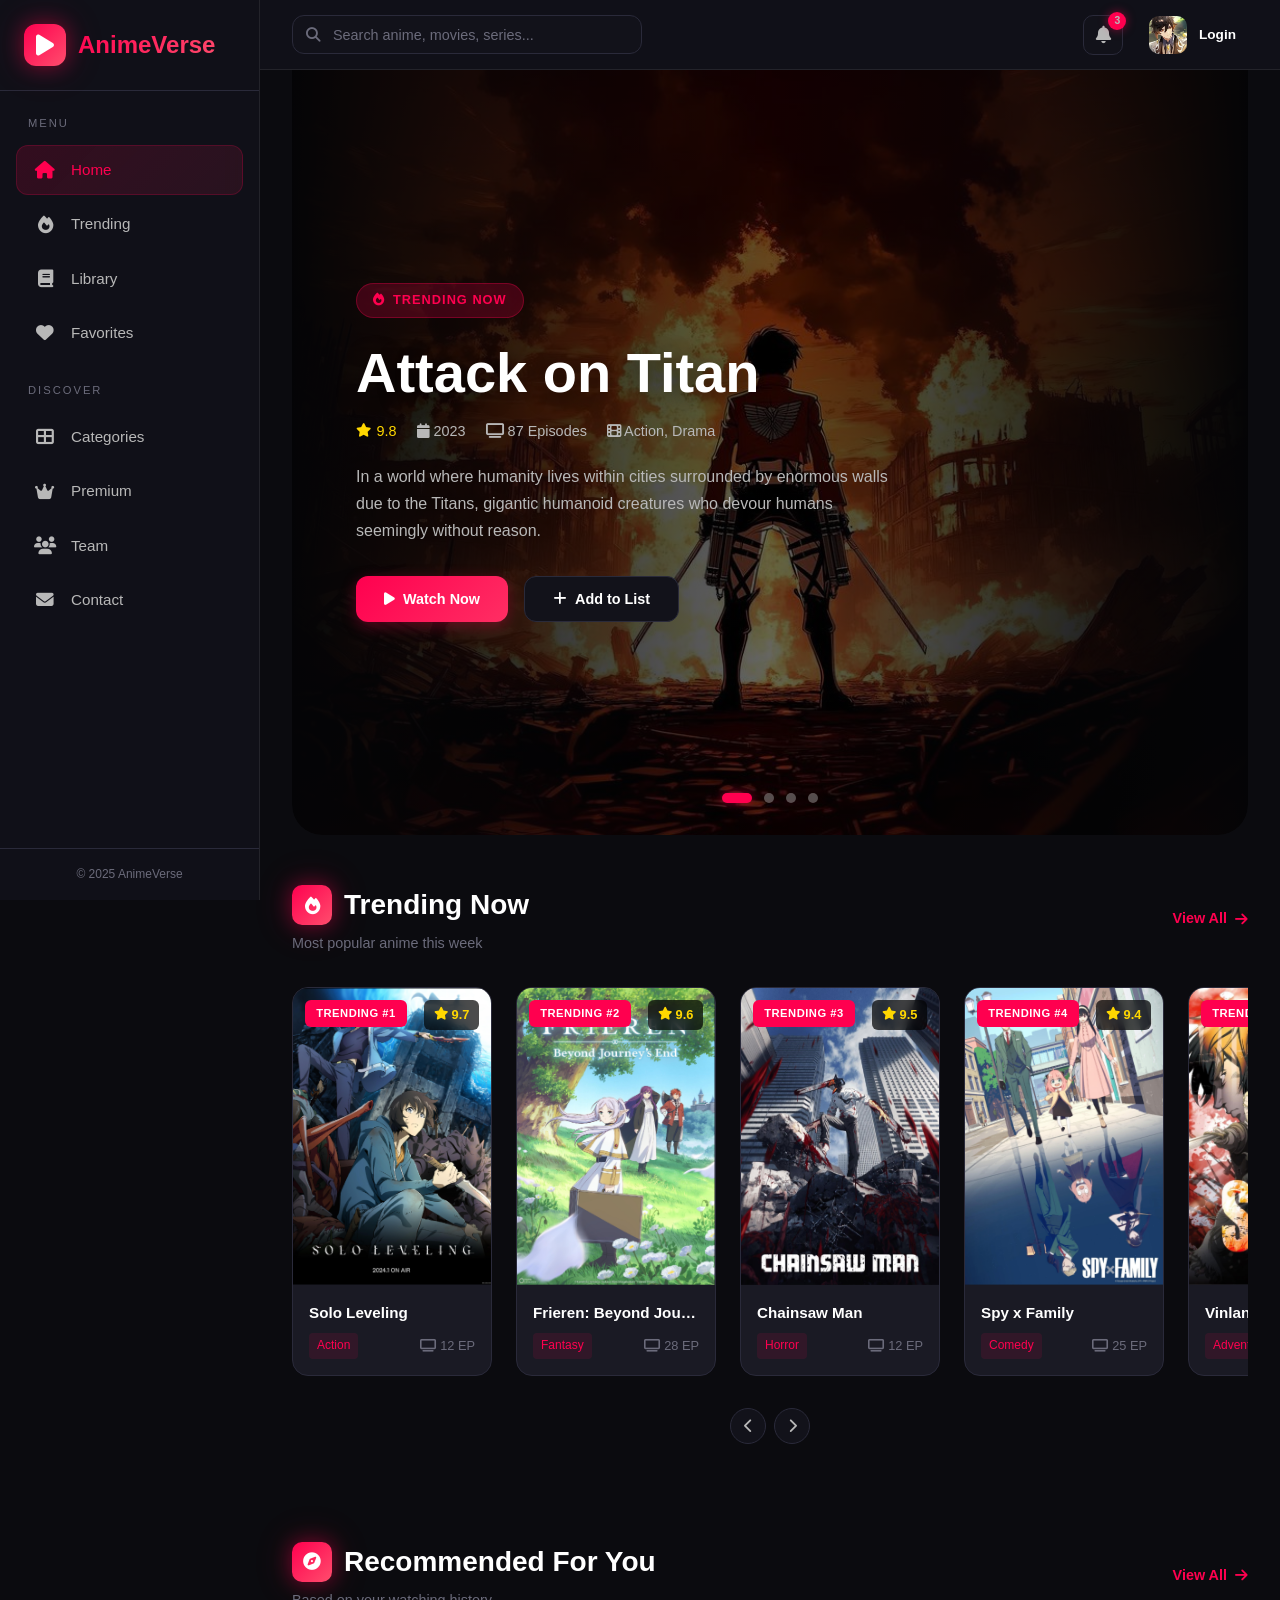
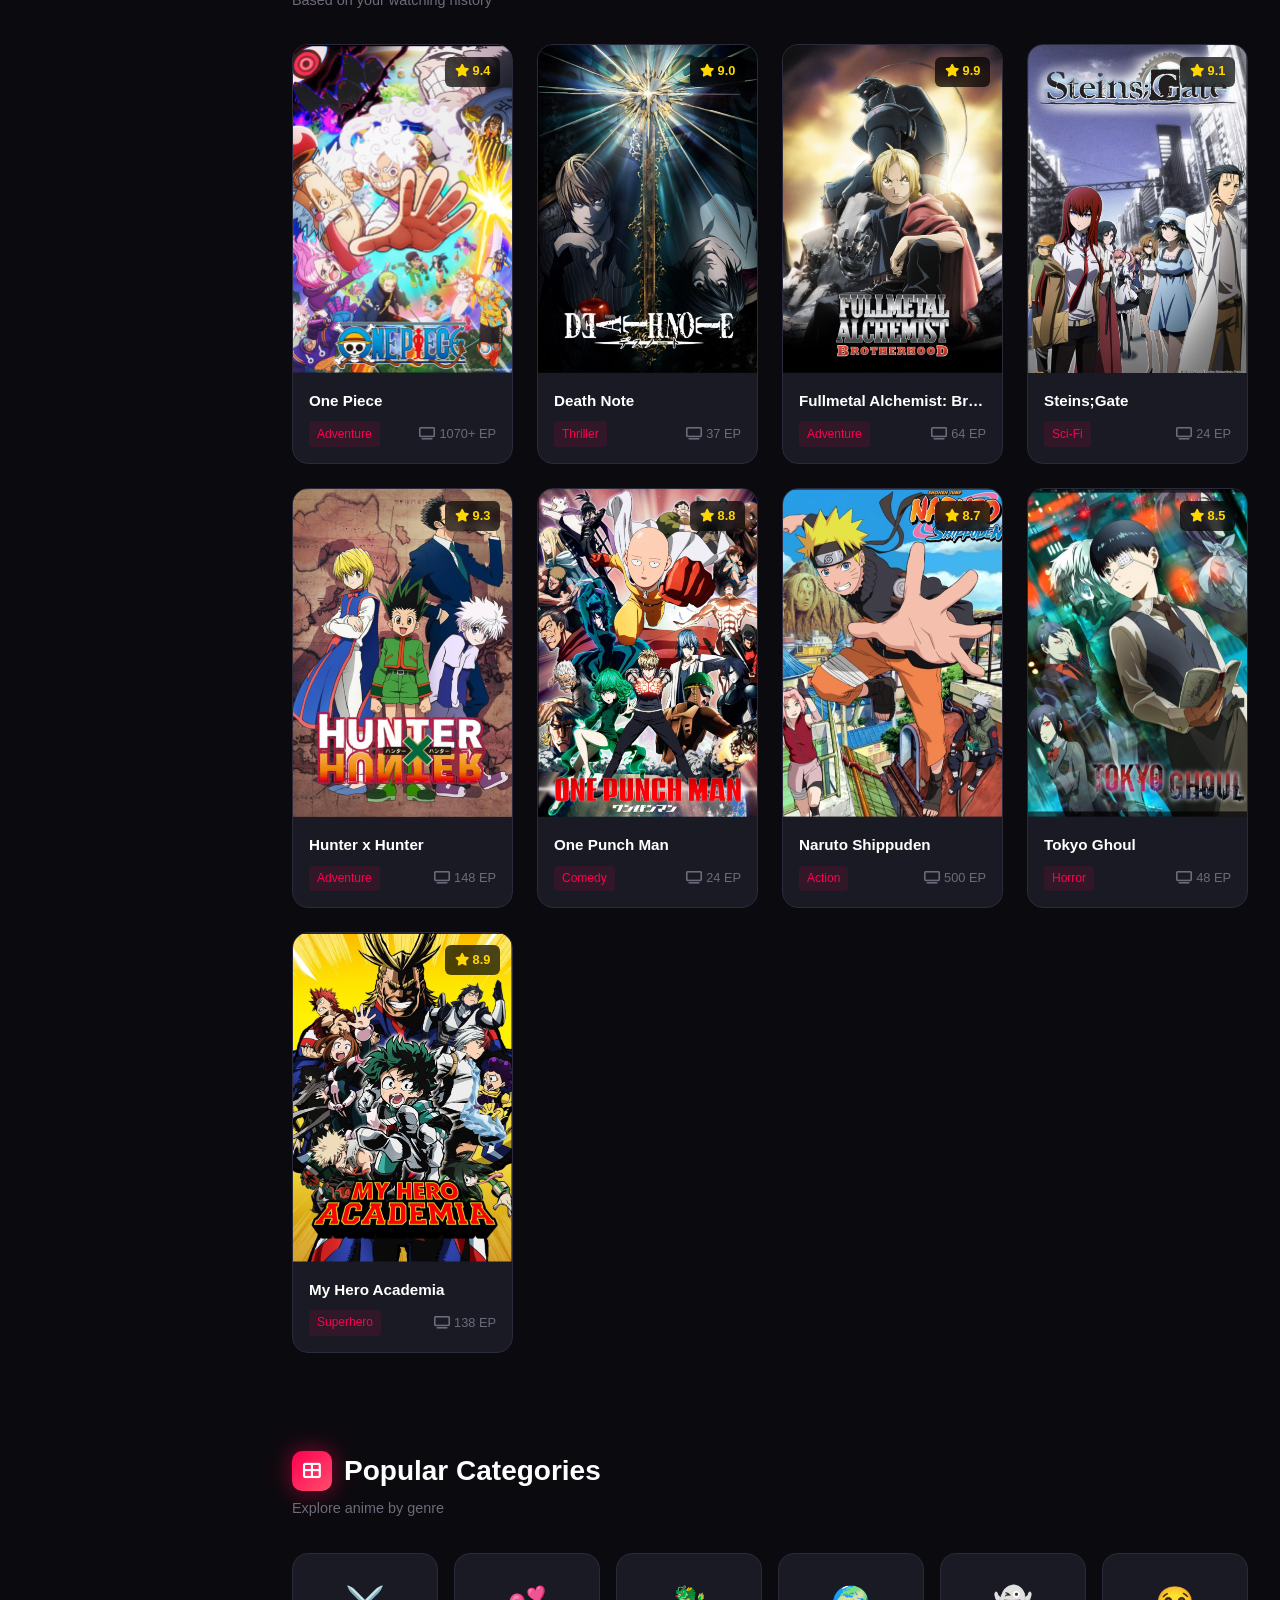
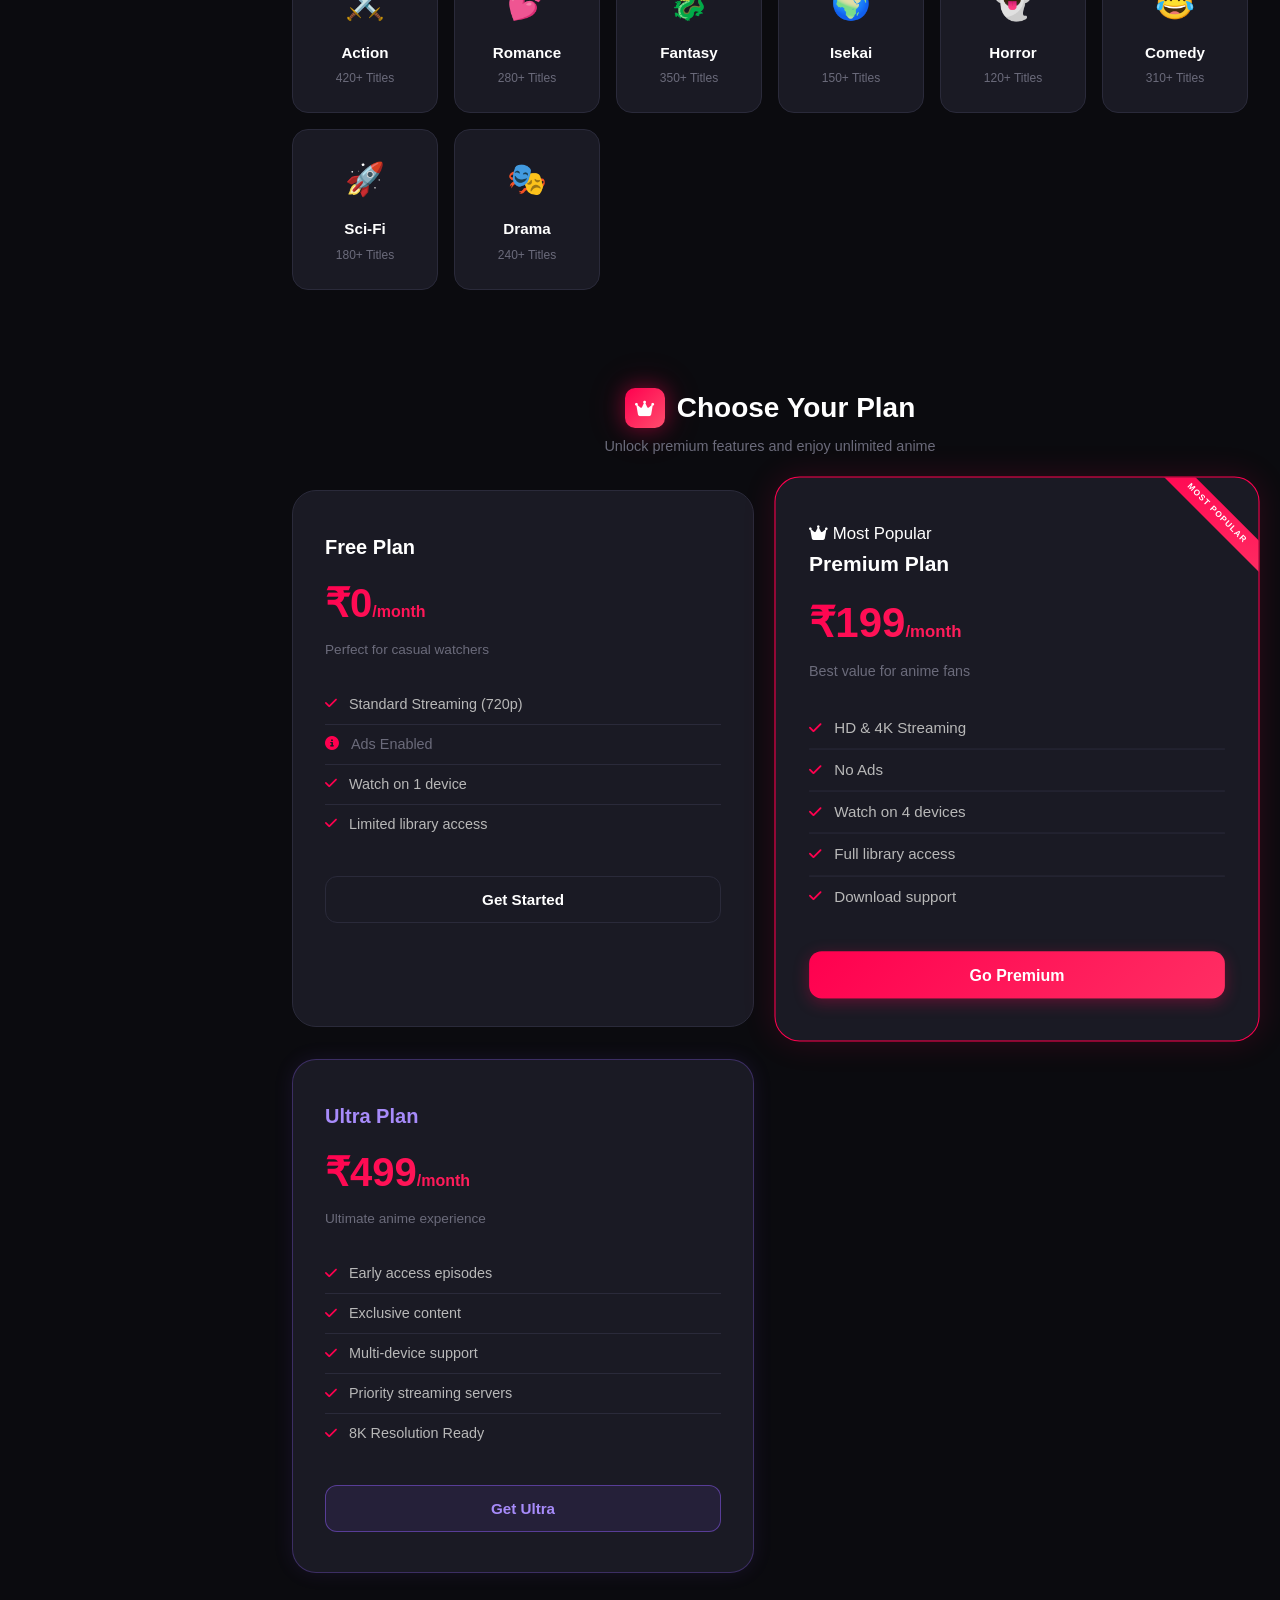
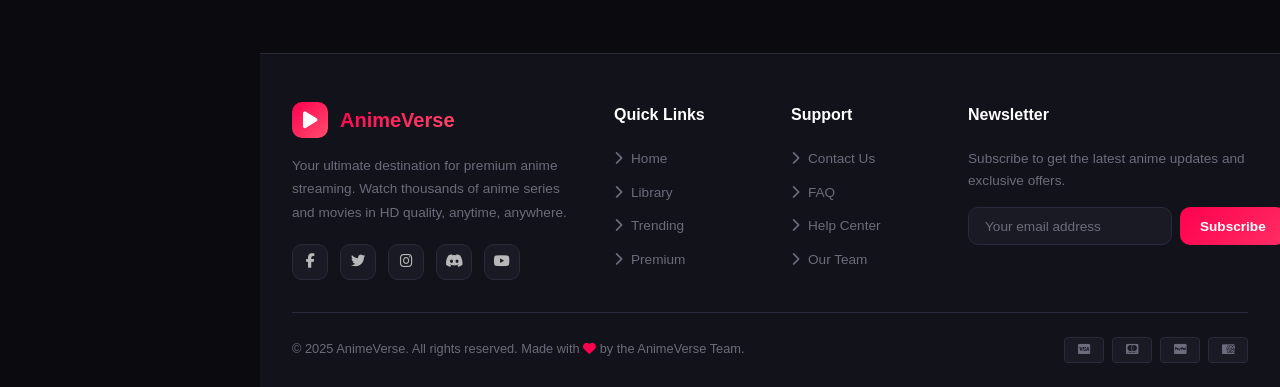
==== commit 6fdb2482: "New Update" ====
--- a/index.html
+++ b/index.html
@@ -126,23 +126,22 @@
 
                 <!-- Slide 2 -->
                 <div class="hero-slide">
-                    <div class="hero-slide-bg" style="background-image: url('Assest/Banner/Demon_Slayer.jpg')">
+                    <div class="hero-slide-bg" style="background-image: url('Assest/Banner/One_Piece.png')">
                     </div>
                     <div class="hero-content">
-                        <div class="hero-badge"><i class="fas fa-crown"></i> Top Rated</div>
-                        <h1 class="hero-title">Demon Slayer</h1>
+                        <div class="hero-badge"><i class="fas fa-infinity"></i> Long Running</div>
+                        <h1 class="hero-title">One Piece</h1>
                         <div class="hero-meta">
-                            <span class="hero-rating"><i class="fas fa-star"></i> 9.6</span>
-                            <span><i class="fas fa-calendar"></i> 2024</span>
-                            <span><i class="fas fa-tv"></i> 55 Episodes</span>
-                            <span><i class="fas fa-film"></i> Action, Fantasy</span>
-                        </div>
-                        <p class="hero-description">A young boy named Tanjiro Kamado becomes a demon slayer after his
-                            family is slaughtered and his younger sister Nezuko is turned into a demon.</p>
+                            <span class="hero-rating"><i class="fas fa-star"></i> 9.4</span>
+                            <span><i class="fas fa-calendar"></i> 1999 - Present</span>
+                            <span><i class="fas fa-tv"></i> 1070+ Episodes</span>
+                            <span><i class="fas fa-film"></i> Adventure, Comedy</span>
+                        </div>
+                        <p class="hero-description">Follows the adventures of Monkey D. Luffy and his pirate crew in
+                            order to find the greatest treasure ever left by the legendary Pirate, Gold Roger.</p>
                         <div class="hero-buttons">
                             <button class="btn btn-primary btn-watch"><i class="fas fa-play"></i> Watch Now</button>
-                            <button class="btn btn-secondary btn-add-list"><i class="fas fa-plus"></i> Add to
-                                List</button>
+                            <button class="btn btn-secondary btn-add-list"><i class="fas fa-plus"></i> Add to List</button>
                         </div>
                     </div>
                 </div>
@@ -173,23 +172,21 @@
 
                 <!-- Slide 4 -->
                 <div class="hero-slide">
-                    <div class="hero-slide-bg" style="background-image: url('Assest/Banner/One_Piece.png')">
+                    <div class="hero-slide-bg" style="background-image: url('Assest/Banner/High_School_DxD.jpg')">
                     </div>
                     <div class="hero-content">
-                        <div class="hero-badge"><i class="fas fa-infinity"></i> Long Running</div>
-                        <h1 class="hero-title">One Piece</h1>
+                        <div class="hero-badge"><i class="fas fa-fire-alt"></i> Trending Supernatural</div>
+                        <h1 class="hero-title">High School DxD</h1>
                         <div class="hero-meta">
-                            <span class="hero-rating"><i class="fas fa-star"></i> 9.4</span>
-                            <span><i class="fas fa-calendar"></i> 1999 - Present</span>
-                            <span><i class="fas fa-tv"></i> 1070+ Episodes</span>
-                            <span><i class="fas fa-film"></i> Adventure, Comedy</span>
-                        </div>
-                        <p class="hero-description">Follows the adventures of Monkey D. Luffy and his pirate crew in
-                            order to find the greatest treasure ever left by the legendary Pirate, Gold Roger.</p>
+                            <span class="hero-rating"><i class="fas fa-star"></i> 9.7</span>
+                            <span><i class="fas fa-calendar"></i> 2012 - 2018</span>
+                            <span><i class="fas fa-tv"></i> 4 Seasons</span>
+                            <span><i class="fas fa-film"></i> Action, Fantasy, Comedy</span>
+                        </div>
+                        <p class="hero-description">Issei Hyoudou is a dim-witted, lecherous second-year high school student who is killed by a girl on his first date ever. Issei is reincarnated as a devil, and from that day forward, he serves as an underling of Rias Gremory, a high-level devil who is also the prettiest girl on Issei's campus.</p>
                         <div class="hero-buttons">
-                            <button class="btn btn-primary btn-watch"><i class="fas fa-play"></i> Watch Now</button>
-                            <button class="btn btn-secondary btn-add-list"><i class="fas fa-plus"></i> Add to
-                                List</button>
+                            <button class="btn btn-primary btn-watch" onclick="window.location.href='highschool-dxd.html'"><i class="fas fa-play"></i> Watch Now</button>
+                            <button class="btn btn-secondary btn-add-list"><i class="fas fa-plus"></i> Add to List</button>
                         </div>
                     </div>
                 </div>
@@ -587,50 +584,48 @@
 
             <div class="plans-grid reveal">
                 <div class="plan-card">
-                    <div class="plan-name">Gold Plan</div>
-                    <div class="plan-price">₹150<span style="font-size: 1rem; color: var(--text-muted);">/month</span>
+                    <div class="plan-name">Free Plan</div>
+                    <div class="plan-price">₹0<span style="font-size: 1rem; color: var(--text-muted);">/month</span>
                     </div>
                     <div class="plan-period">Perfect for casual watchers</div>
                     <div class="plan-features">
-                        <div class="plan-feature"><i class="fas fa-check"></i> HD Streaming (720p)</div>
-                        <div class="plan-feature"><i class="fas fa-check"></i> No Ads</div>
-                        <div class="plan-feature"><i class="fas fa-check"></i> Watch on 2 devices</div>
-                        <div class="plan-feature"><i class="fas fa-check"></i> Standard library access</div>
-                        <div class="plan-feature"><i class="fas fa-check"></i> Download 10 episodes</div>
-                    </div>
-                    <button class="plan-btn plan-btn-secondary">Get Started</button>
+                        <div class="plan-feature"><i class="fas fa-check"></i> Standard Streaming (720p)</div>
+                        <div class="plan-feature" style="color: var(--text-muted);"><i class="fas fa-info-circle"></i> Ads Enabled</div>
+                        <div class="plan-feature"><i class="fas fa-check"></i> Watch on 1 device</div>
+                        <div class="plan-feature"><i class="fas fa-check"></i> Limited library access</div>
+                    </div>
+                    <button class="plan-btn plan-btn-secondary" onclick="window.location.href='payment.html?plan=free'">Get Started</button>
                 </div>
 
                 <div class="plan-card featured">
-                    <div class="plan-name">Platinum Plan</div>
-                    <div class="plan-price">₹299<span style="font-size: 1rem; color: var(--text-muted);">/month</span>
+                    <div class="plan-badge"><i class="fas fa-crown"></i> Most Popular</div>
+                    <div class="plan-name">Premium Plan</div>
+                    <div class="plan-price">₹199<span style="font-size: 1rem; color: var(--text-muted);">/month</span>
                     </div>
                     <div class="plan-period">Best value for anime fans</div>
                     <div class="plan-features">
-                        <div class="plan-feature"><i class="fas fa-check"></i> Full HD Streaming (1080p)</div>
+                        <div class="plan-feature"><i class="fas fa-check"></i> HD & 4K Streaming</div>
                         <div class="plan-feature"><i class="fas fa-check"></i> No Ads</div>
                         <div class="plan-feature"><i class="fas fa-check"></i> Watch on 4 devices</div>
-                        <div class="plan-feature"><i class="fas fa-check"></i> Full library + simulcasts</div>
-                        <div class="plan-feature"><i class="fas fa-check"></i> Unlimited downloads</div>
-                        <div class="plan-feature"><i class="fas fa-check"></i> Offline viewing</div>
-                    </div>
-                    <button class="plan-btn plan-btn-primary">Get Started</button>
-                </div>
-
-                <div class="plan-card">
-                    <div class="plan-name">Diamond Plan</div>
-                    <div class="plan-price">₹599<span style="font-size: 1rem; color: var(--text-muted);">/month</span>
+                        <div class="plan-feature"><i class="fas fa-check"></i> Full library access</div>
+                        <div class="plan-feature"><i class="fas fa-check"></i> Download support</div>
+                    </div>
+                    <button class="plan-btn plan-btn-primary" onclick="window.location.href='payment.html?plan=premium'">Go Premium</button>
+                </div>
+
+                <div class="plan-card" style="border: 1px solid rgba(139, 92, 246, 0.3); box-shadow: 0 0 20px rgba(139, 92, 246, 0.1);">
+                    <div class="plan-name" style="color: #a78bfa;">Ultra Plan</div>
+                    <div class="plan-price">₹499<span style="font-size: 1rem; color: var(--text-muted);">/month</span>
                     </div>
                     <div class="plan-period">Ultimate anime experience</div>
                     <div class="plan-features">
-                        <div class="plan-feature"><i class="fas fa-check"></i> 4K Ultra HD Streaming</div>
-                        <div class="plan-feature"><i class="fas fa-check"></i> No Ads</div>
-                        <div class="plan-feature"><i class="fas fa-check"></i> Watch on 8 devices</div>
-                        <div class="plan-feature"><i class="fas fa-check"></i> Full library + exclusives</div>
-                        <div class="plan-feature"><i class="fas fa-check"></i> Unlimited downloads</div>
-                        <div class="plan-feature"><i class="fas fa-check"></i> Priority support</div>
-                    </div>
-                    <button class="plan-btn plan-btn-secondary">Get Started</button>
+                        <div class="plan-feature"><i class="fas fa-check"></i> Early access episodes</div>
+                        <div class="plan-feature"><i class="fas fa-check"></i> Exclusive content</div>
+                        <div class="plan-feature"><i class="fas fa-check"></i> Multi-device support</div>
+                        <div class="plan-feature"><i class="fas fa-check"></i> Priority streaming servers</div>
+                        <div class="plan-feature"><i class="fas fa-check"></i> 8K Resolution Ready</div>
+                    </div>
+                    <button class="plan-btn plan-btn-secondary" onclick="window.location.href='payment.html?plan=ultra'" style="background: rgba(139, 92, 246, 0.1); border-color: rgba(139, 92, 246, 0.5); color: #a78bfa;">Get Ultra</button>
                 </div>
             </div>
         </section>
--- a/css/style.css
+++ b/css/style.css
@@ -2454,4 +2454,50 @@
 
 .toast.hiding {
     animation: toastSlideOut 0.3s ease forwards;
+}
+
+/* ===== CUSTOM ANIME CURSOR ===== */
+body {
+    cursor: url('https://cdn.custom-cursor.com/db/8617/32/anime-demon-slayer-tanjiro-kamado-sword-pointer.png'), auto;
+}
+a, button, .clickable, input[type="submit"], input[type="button"], .btn {
+    cursor: url('https://cdn.custom-cursor.com/db/8616/32/anime-demon-slayer-tanjiro-kamado-cursor.png'), pointer !important;
+}
+
+/* ===== TRAILER MODAL ===== */
+.trailer-modal {
+    display: none;
+    position: fixed;
+    top: 0; left: 0; width: 100%; height: 100%;
+    background: rgba(0,0,0,0.9);
+    z-index: 10000;
+    align-items: center;
+    justify-content: center;
+    backdrop-filter: blur(5px);
+}
+.trailer-modal.active {
+    display: flex;
+    animation: fadeIn 0.3s ease;
+}
+.trailer-content {
+    width: 90%;
+    max-width: 800px;
+    background: #000;
+    border-radius: 12px;
+    overflow: hidden;
+    position: relative;
+    border: 2px solid var(--accent-primary);
+    box-shadow: 0 0 30px rgba(255,46,99,0.5);
+    aspect-ratio: 16/9;
+}
+.close-trailer {
+    position: absolute;
+    top: 10px; right: 10px;
+    background: rgba(0,0,0,0.5);
+    color: #fff;
+    border: none;
+    width: 30px; height: 30px;
+    border-radius: 50%;
+    cursor: pointer;
+    z-index: 10;
 }
